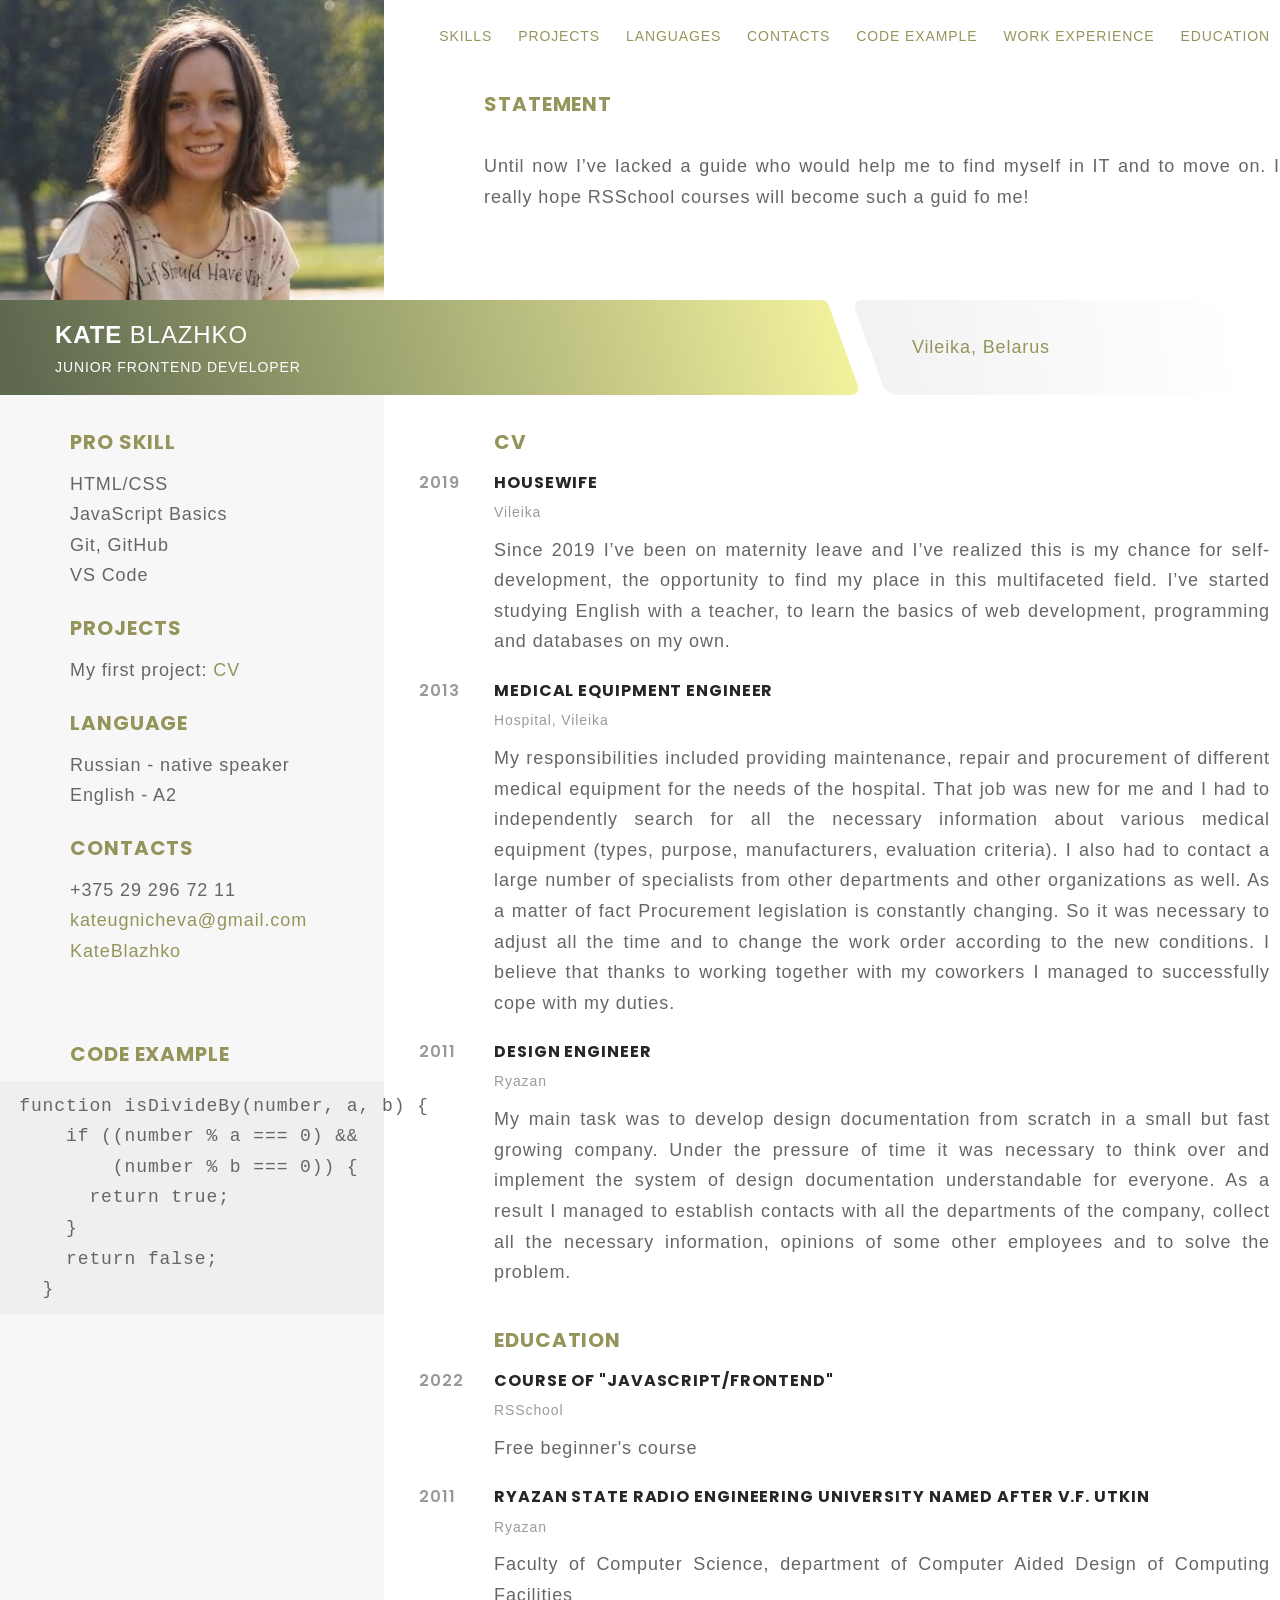
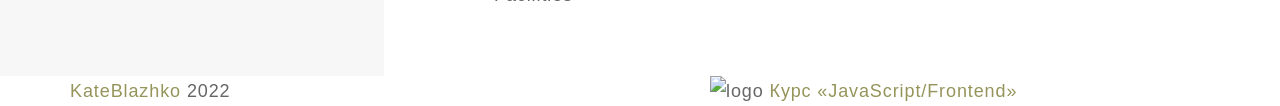
==== index.html @ 6645c044 "feat: add favicon" ====
<!DOCTYPE html>
<html lang="en">
<head>
    <meta charset="UTF-8">
    <meta http-equiv="X-UA-Compatible" content="IE=edge">
    <meta name="viewport" content="width=device-width, initial-scale=1.0">
    <link rel="stylesheet" href="style.css">
    <link rel="icon" href="assets/img/CV.ico">
    <link href="https://fonts.googleapis.com/css2?family=Poppins:wght@500;600;700&display=swap" rel="stylesheet">
    <script src="https://kit.fontawesome.com/dce88fce9a.js" crossorigin="anonymous"></script>
    <title>CV</title>
</head>
<body>
    <header class="header">
        <div class="general_container">
            <nav class="nav">
                <a class="nav_link" href="#pro_skill">Skills</a>
                <a class="nav_link" href="#project">Projects</a>
                <a class="nav_link" href="#language">Languages</a>
                <a class="nav_link" href="#contact">Contacts</a>
                <a class="nav_link" href="#code_example">Code example</a>
                <a class="nav_link" href="#work_experience">Work experience</a>
                <a class="nav_link" href="#education">Education</a>
            </nav>
        </div>
    </header>
    <main>
        <div class="general_container">
            <section class="introduce">
                <div class="introduce_image"></div>
                <div class="introduce_statement">
                    <h2 class="tittle_section">Statement</h2>
                    <div class="introduce_statement_content">Until now I’ve lacked a guide who would help me to find myself in IT and to move on. I really hope RSSchool courses will become such a guid fo me!</div>
                </div>
                <div class="introduce_tittle">
                    <div class="introduce_transform_main">
                        <div class="introduce_tittle_main">
                            <h1><b class="first_name">Kate</b> Blazhko</h1>
                            <div class="work_position">Junior frontend developer</div>
                        </div>
                    </div>
                    <div class="introduce_transform_secondary">
                        <div class="introduce_tittle_secondary">
                            <div class="map">
                                <div class="map_tittle">
                                    <div><i class="fas fa-map-marker-alt"></i></div>
                                    <a class="map_link" href="https://goo.gl/maps/R6sX8ibUghecxFHx8" target="_blank">Vileika, Belarus</a>
                                </div>
                            </div>
                        </div>
                    </div>
                </div>
            </section>
            <div class="main_inner">
                <div class="column_one" >
                    <section class="pro_skill" id="pro_skill">
                        <h2 class="tittle_section">Pro skill</h2>
                        <ul>
                            <li>HTML/CSS</li>
                            <li>JavaScript Basics</li>
                            <li>Git, GitHub</li>
                            <li>VS Code</li>
                        </ul>
                    </section>
                    <section class="project" id="project">
                        <h2 class="tittle_section">Projects</h2>
                        <div class="project_inner">My first project: <a class="project_link" href="https://KateBlazhko.github.io/rsschool-cv/">CV</a>
                        </div>

                    </section>
                    <section class="language" id="language">
                        <h2 class="tittle_section">Language</h2>
                        <ul>
                            <li>Russian - native speaker</li>
                            <li>English - A2</li>
                        </ul>
                    </section>
                    <section class="contact" id="contact">
                        <h2 class="tittle_section">Contacts</h2>
                        <ul>
                            <li><span class="font_awesome"><i class="fas fa-mobile-alt"></i></span> +375 29 296 72 11</li>
                            <li><span class="font_awesome"><i class="far fa-envelope"></i></span> <a class="email_link" href="mailto:kateugnicheva@gmail.com">kateugnicheva@gmail.com</a></li>
                            <li><span class="font_awesome"><i class="fab fa-github"></i></span> <a class="git_link" href="https://github.com/KateBlazhko">KateBlazhko</a></li>
                        </ul>
                    </section>
                    <section class="code_example" id="code_example">
                        <h2 class="tittle_section">Code example</h2>
                        <div class="code_example_inner">
<pre class="code"><code class="language-javascript">function isDivideBy(number, a, b) {
    if ((number % a === 0) &amp;&amp;
        (number % b === 0)) {
      return true;
    }
    return false;
  }</code></pre>
                        </div>
                    </section>
                </div> <!--column_one-->
                <div class="column_two" >
                    <section class="work_experience" id="work_experience">
                        <div class="tittle_image"><i class="fas fa-briefcase"></i></div>
                        <h2 class="tittle_section">CV</h2>
                        <div class="work_item">
                            <div class="work_year">2019</div>
                            <h3 class="work_post">Housewife</h3>
                            <div class="work_place">Vileika</div>
                            <div class="work_description">Since 2019 I’ve been on maternity leave and I’ve realized this is my chance for self-development, the opportunity to find my place in this multifaceted field. I’ve started studying English with a teacher, to learn the basics of web development, programming and databases on my own.</div>
                        </div>
                        <div class="work_item">
                            <div class="work_year">2013</div>
                            <h3 class="work_post">Medical equipment engineer</h3>
                            <div class="work_place">Hospital, Vileika</div>
                            <div class="work_description">My responsibilities included providing maintenance, repair and procurement of different medical equipment for the needs of the hospital. That job was new for me and I had to independently search for all the necessary information about various medical equipment (types, purpose, manufacturers, evaluation criteria). I also had to contact a large number of specialists from other departments and other organizations as well. As a matter of fact Procurement legislation is constantly changing. So it was necessary to adjust all the time and to change the work order according to the new conditions. I believe that thanks to working together with my coworkers I managed to successfully cope with my duties.</div>
                        </div>
                        <div class="work_item">
                            <div class="work_year">2011</div>
                            <h3 class="work_post">Design engineer</h3>
                            <div class="work_place">Ryazan</div>
                            <div class="work_description">My main task was to develop design documentation from scratch in a small but fast growing company. Under the pressure of time it was necessary to think over and implement the system of design documentation understandable for everyone. As a result I managed to establish contacts with all the departments of the company, collect all the necessary information, opinions of some other employees and to solve the problem.</div>
                        </div>
                    </section>
                    <section class="education" id="education">
                        <div class="tittle_image"><i class="fas fa-graduation-cap"></i></div>
                        <h2 class="tittle_section">Education</h2>
                        <div class="education_item">
                            <div class="education_year">2022</div>
                            <h3 class="education_post">Course of "JavaScript/Frontend"</h3>
                            <div class="education_place">RSSchool</div>
                            <div class="education_description">Free beginner's course</div>
                        </div>
                        <div class="education_item">
                            <div class="education_year">2011</div>
                            <h3 class="education_post">Ryazan State Radio Engineering University named after V.F. Utkin</h3>
                            <div class="education_place">Ryazan</div>
                            <div class="education_description">Faculty of Computer Science, department of Computer Aided Design of Computing Facilities</div>
                        </div>
                    </section>
                </div> <!--column_two-->
            </div> <!--main_inner-->
        </div> <!--general_container-->
    </main>
    <footer>
        <div class="general_container">
            <div class="footer_inner">
                <div class="footer_inner_item">
                    <span class="font_awesome"><i class="fab fa-github"></i></span> <a class="git_link" href="https://github.com/KateBlazhko">KateBlazhko</a>
                    <span>2022</span>
                </div>
                <div class="footer_inner_item">
                    <img class="image_logo" src="https://rs.school/images/rs_school_js.svg" alt="logo">
                    <span><a class="course_link" href="https://rs.school/js/">Курс «JavaScript/Frontend»</a></span>
                </div>
            </div>
        </div>
    </footer>
</body>
</html>
---- style.css ----
body {
    margin: 0;

    font-family: 'Roboto', sans-serif;
    font-style: normal;
    font-size: 18px;
    font-weight: 400;
    line-height: 1.7;
    letter-spacing: 0.05em;
    color: #666666;
}

h1, h2, h3 {
    margin: 0;

    font-weight: normal;
}

ul {
    margin: 0;
    padding: 0;
}

li {
    list-style-type: none;
}

*,
*::after,
*::before {
    box-sizing: border-box;
}

/* General container */
.general_container {
    max-width: 1440px;
    margin: 0 auto;

    overflow: hidden;
}

.tittle_section {
    margin-bottom: 10px;

    font-family: 'Poppins', sans-serif;
    font-style: normal;
    font-size: 20px;
    font-weight: 700;
    text-transform: uppercase;
    color: #95945b;
}

.email_link,
.git_link,
.map_link,
.project_link,
.course_link    {
    text-decoration: none;
    color: #95945b;
}

.font_awesome {
    color: #5e694f;
}

/* Header */
.header {
    position: absolute;
    top: 10px;
    left: 0;
    right: 0;
    z-index: 100;

    width: 100%;
    padding-top: 10px;
}

.nav {
    text-align: end;
}

.nav_link {
    display: inline-block;

    margin: 0 10px;

    text-decoration: none;
    text-transform: uppercase;
    font-size: 14px;
    color: #95945b;
}

.nav_link::after {
    display: block;

    width: 100%;
    height: 2px;

    content: "";
    opacity: 0;
    background-color: #95945b;
    transition: opacity .2s linear;
}

.nav_link:hover::after {
    opacity: 1;
}

/* Introduce */
.introduce {
    display: flex;
    justify-content: space-between;
    flex-wrap: wrap;

    width: 100%;
}

.introduce_image {
    width: 30%;
    min-height: 300px;

    background-image: url('assets/img/myPhotoBig.jpg');
    background-size: cover;
    background-repeat: no-repeat;
}

.my_photo {
    display: block;
}

.introduce_statement {
    display: flex;
    flex-direction: column;
    justify-content: center;
    width: 70%;
    padding-left: 100px;
}

.introduce_statement_content {
    margin-top: 20px;

    text-align: justify;
}

.introduce_tittle {
    display: flex;
    align-items: center;
    justify-content: space-between;

    width: 100%;
}

.introduce_transform_main {
    position: relative;
    left: -25px;

    width: 70%;
    padding: 15px 80px;

    border-radius: 10px 5px;
    transform: skewX(20deg);
    background: linear-gradient(96.49deg, #5e694f 5.08%, #f2f29d 100.01%);
}

.introduce_tittle_main {
    font-family: 'Roboto', sans-serif;
    font-style: normal;
    font-size: 16px;
    font-weight: 300;
    line-height: 1.7;
    text-transform: uppercase;
    color: #ffffff;

    transform: skewX(-20deg);
}

.first_name {
    font-weight: 900;

    transform: none;
}

.work_position {
    font-size: 14px;
    font-weight: 300;
}

.introduce_transform_secondary {
    position: relative;
    right: -20px;

    align-self: stretch;
    margin-left: -20px;
    width: 35%;

    border-radius: 10px;
    transform: skewX(20deg);
    background: linear-gradient(102.76deg, rgba(236, 236, 238, 0.7), rgba(248, 247, 248, 0) 84.59%);
}

.introduce_tittle_secondary {
    position: absolute;
    top: 50%;
    left: 10%;

    transform: translate(0, -50%) skewX(-20deg);
}

/* Main */
main {
    width: 100%;
}

.main_inner {
    display: flex;
    justify-content: space-between;
    flex-wrap: wrap;

    width: 100%;
}

/* Column one */
.column_one {
    width: 30%;
    padding-top: 30px;

    background: rgba(236, 236, 238, 0.4);
}

.pro_skill,
.project,
.language,
.code_example,
.contact        {
    padding: 0 0 20px 70px;
}

.code_example {
    margin-top: 50px;
}

.code_example_inner {
    padding: 10px 0;
    margin-left: -70px;

    background: rgba(236, 236, 238, 0.6);
}

.code {
    width: 90%;
    margin: 0 auto;
}

/* Column two */
.column_two {
    width: 70%;
    padding: 30px 10px;
}

.work_experience,
.education        {
    position: relative;

    padding: 0 0 15px 100px;
}

.work_item,
.education_item {
    position: relative;
}

.tittle_image {
    position: absolute;
    left: 70px;

    color: #5e694f;
}

.work_year,
.education_year {
    position: absolute;
    left: -75px;

    font-family: 'Poppins', sans-serif;
    font-style: normal;
    font-size: 16px;
    font-weight: 600;
    color: #999999;
}

.work_post,
.education_post {
    margin-bottom: 5px;

    font-family: 'Poppins', sans-serif;
    font-style: normal;
    font-size: 16px;
    font-weight: 700;
    text-transform: uppercase;
    color: #262626;
}

.work_place,
.education_place {
    margin-bottom: 10px;

    font-size: 14px;
    color: #9B9B9B;
}

.work_description,
.education_description {
    margin-bottom: 20px;

    text-align: justify;
}

/* Footer */
.footer_inner {
    display: flex;
    align-items: center;
}

.footer_inner_item {
    flex: 1 1;
    padding-left: 70px;
}

.image_logo {
    width: 10%;
    height: 10%;
}
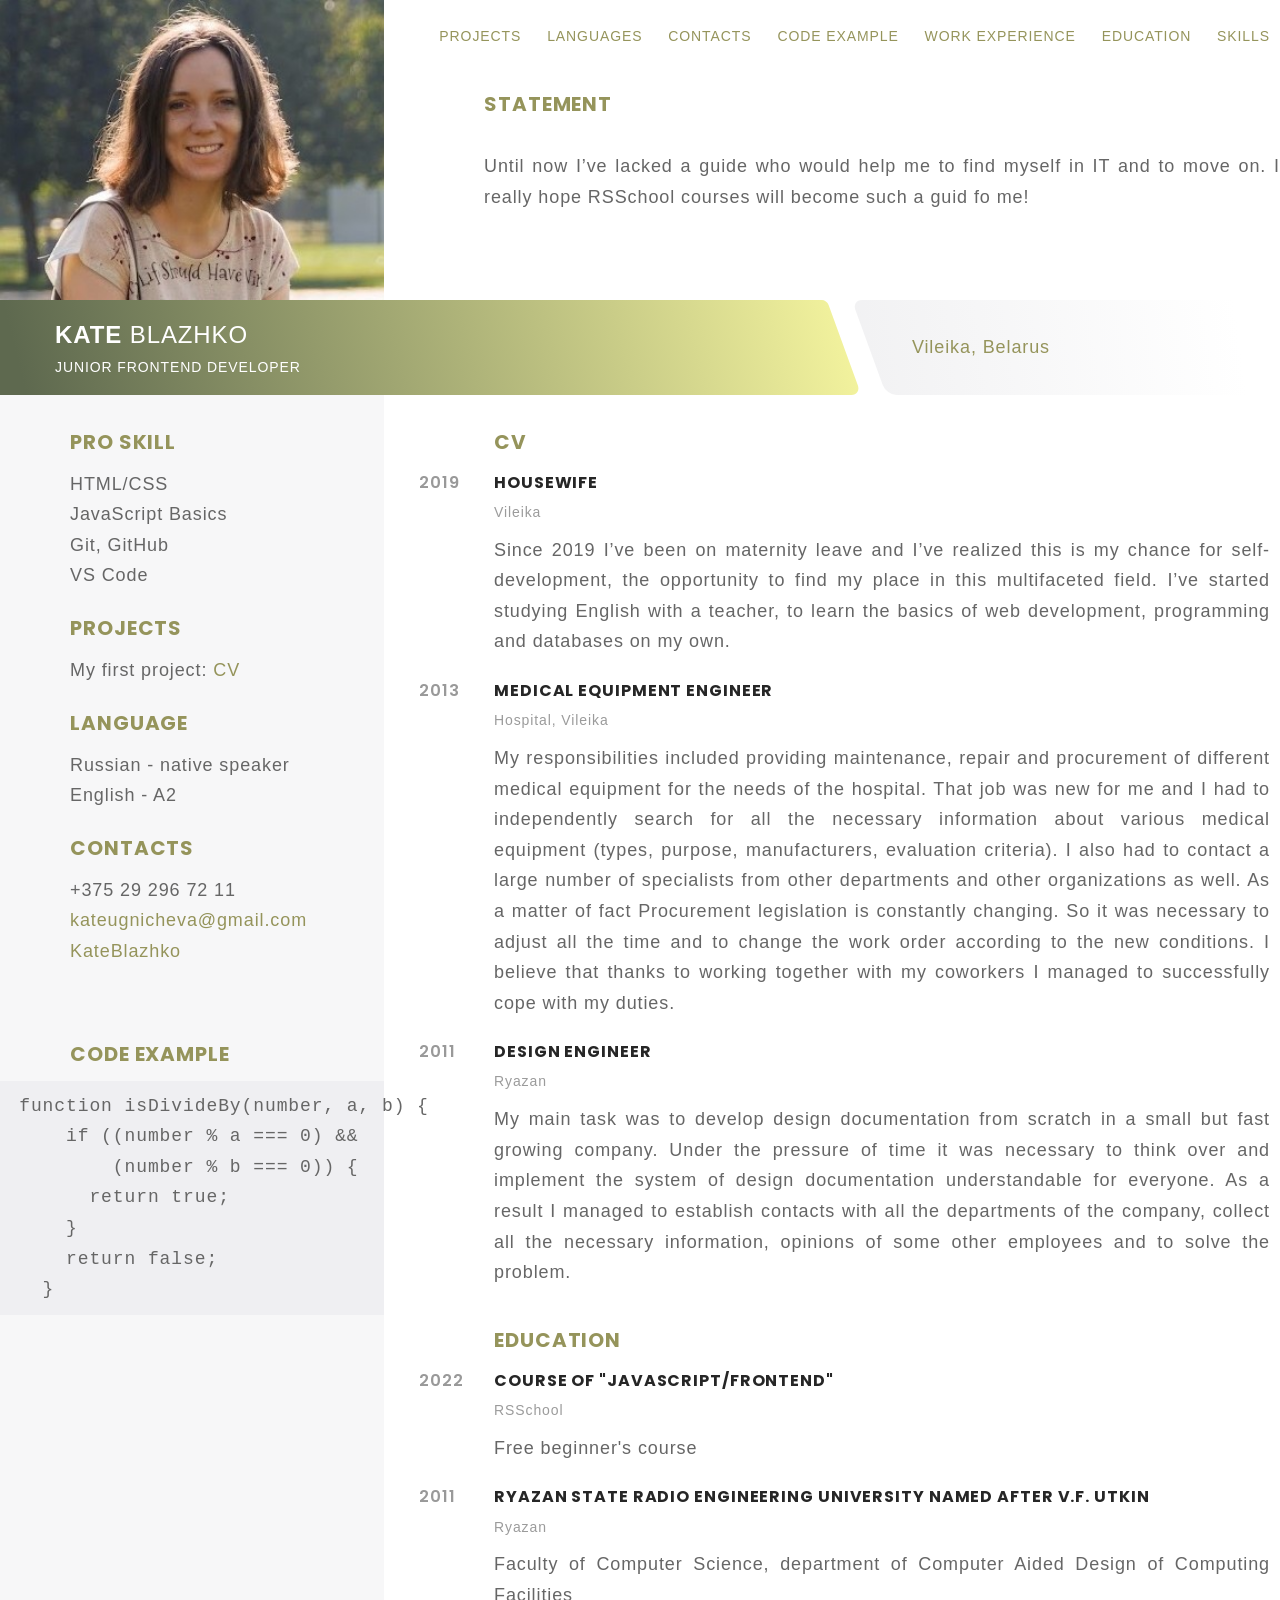
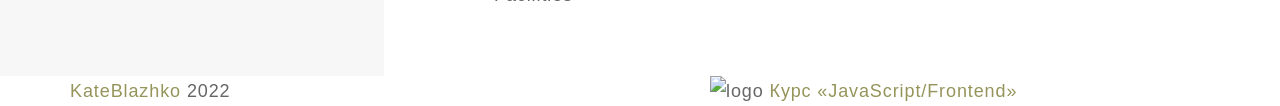
==== commit 731a4ebe: "feat: change nav_link" ====
--- a/index.html
+++ b/index.html
@@ -14,13 +14,15 @@
     <header class="header">
         <div class="general_container">
             <nav class="nav">
-                <a class="nav_link" href="#pro_skill">Skills</a>
-                <a class="nav_link" href="#project">Projects</a>
-                <a class="nav_link" href="#language">Languages</a>
-                <a class="nav_link" href="#contact">Contacts</a>
-                <a class="nav_link" href="#code_example">Code example</a>
-                <a class="nav_link" href="#work_experience">Work experience</a>
-                <a class="nav_link" href="#education">Education</a>
+                <ul class="nav_list">
+                    <li class="nav_item"><a href="#project" class="nav_link">Projects</a></li>
+                    <li class="nav_item"><a href="#language" class="nav_link">Languages</a></li>
+                    <li class="nav_item"><a href="#contact" class="nav_link">Contacts</a></li>
+                    <li class="nav_item"><a href="#code_example" class="nav_link">Code example</a></li>
+                    <li class="nav_item"><a href="#work_experience" class="nav_link">Work experience</a></li>
+                    <li class="nav_item"><a href="#education" class="nav_link">Education</a></li>
+                    <li class="nav_item"><a href="#pro_skill" class="nav_link">Skills</a></li>
+                </ul>
             </nav>
         </div>
     </header>
--- a/style.css
+++ b/style.css
@@ -1,3 +1,7 @@
+html {
+    scroll-behavior: smooth;
+}
+
 body {
     margin: 0;
 
@@ -79,11 +83,13 @@
     text-align: end;
 }
 
+.nav_item {
+    display: inline-block;
+
+    margin: 0 10px;
+}
+
 .nav_link {
-    display: inline-block;
-
-    margin: 0 10px;
-
     text-decoration: none;
     text-transform: uppercase;
     font-size: 14px;
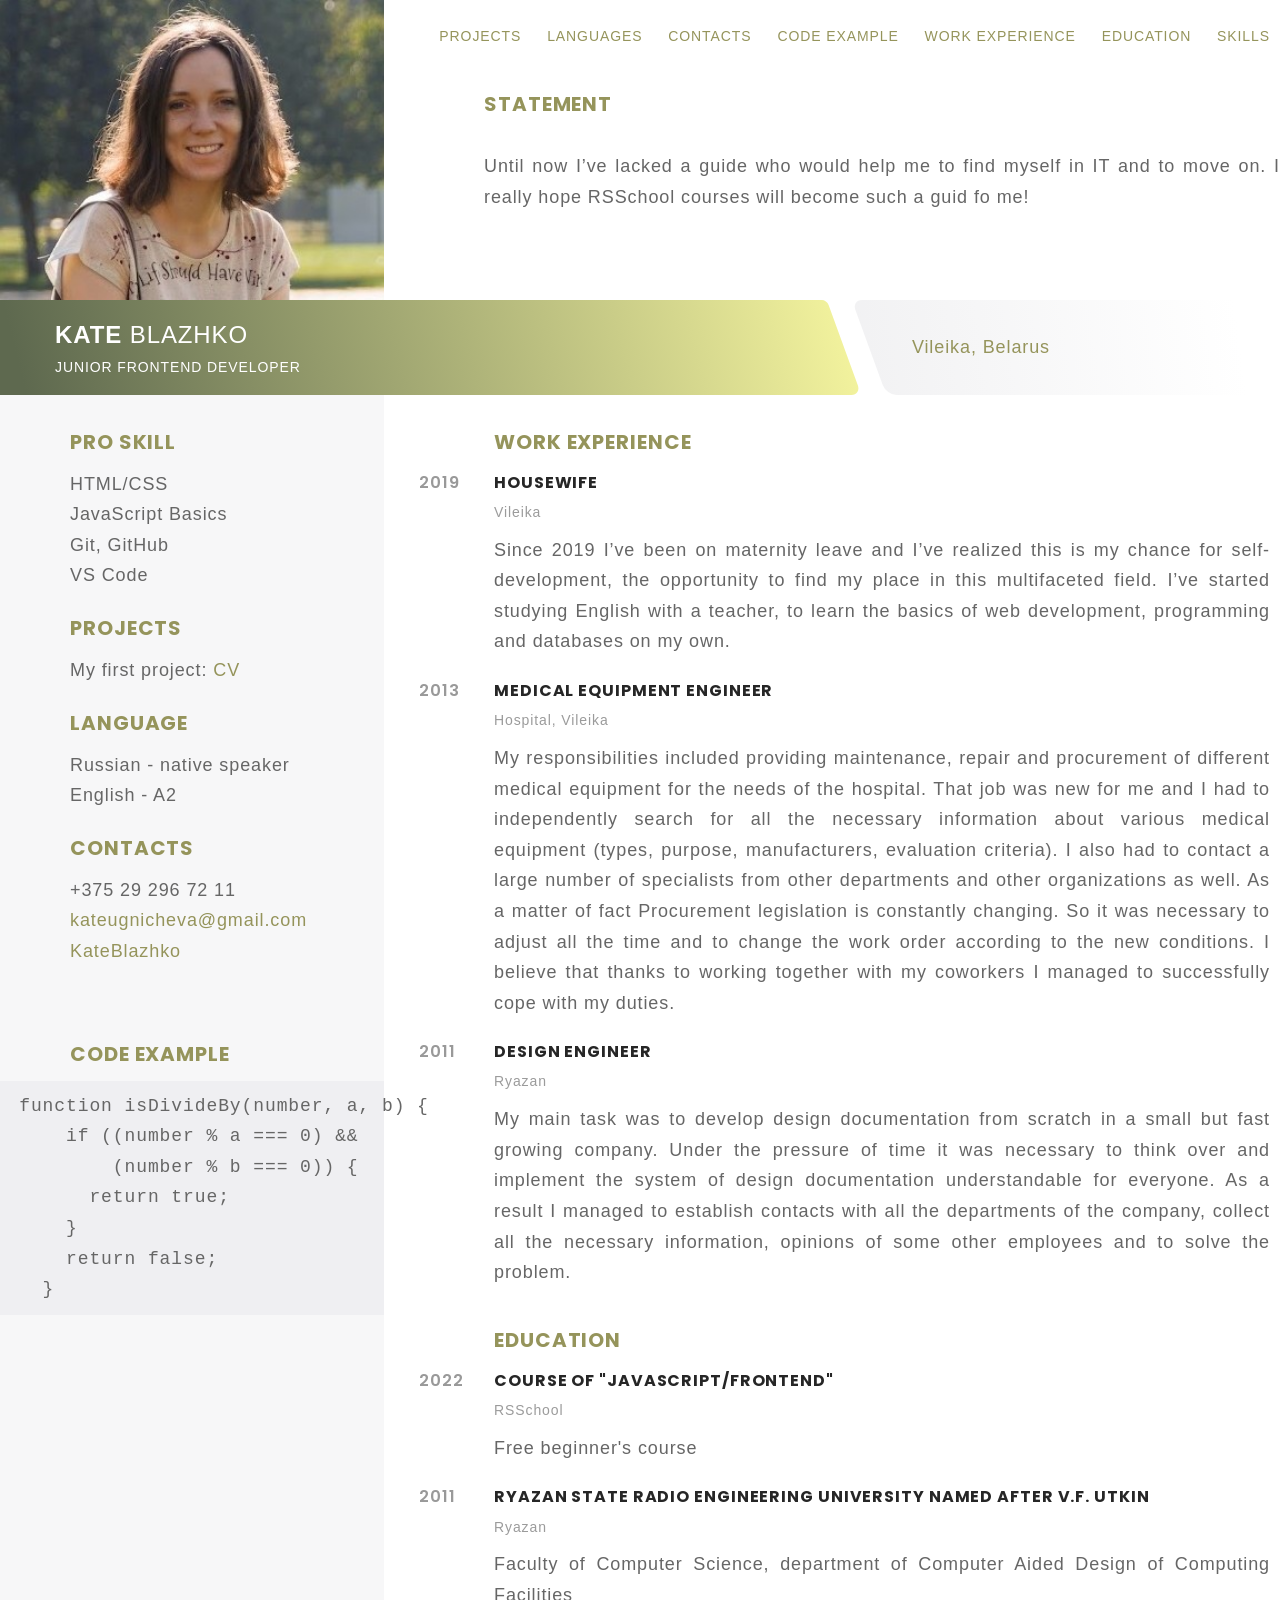
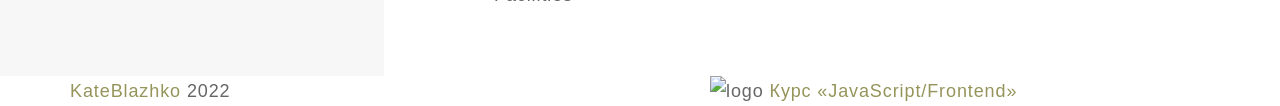
==== commit 94a5887d: "fix: correct tittle_section text" ====
--- a/index.html
+++ b/index.html
@@ -101,7 +101,7 @@
                 <div class="column_two" >
                     <section class="work_experience" id="work_experience">
                         <div class="tittle_image"><i class="fas fa-briefcase"></i></div>
-                        <h2 class="tittle_section">CV</h2>
+                        <h2 class="tittle_section">Work experience</h2>
                         <div class="work_item">
                             <div class="work_year">2019</div>
                             <h3 class="work_post">Housewife</h3>
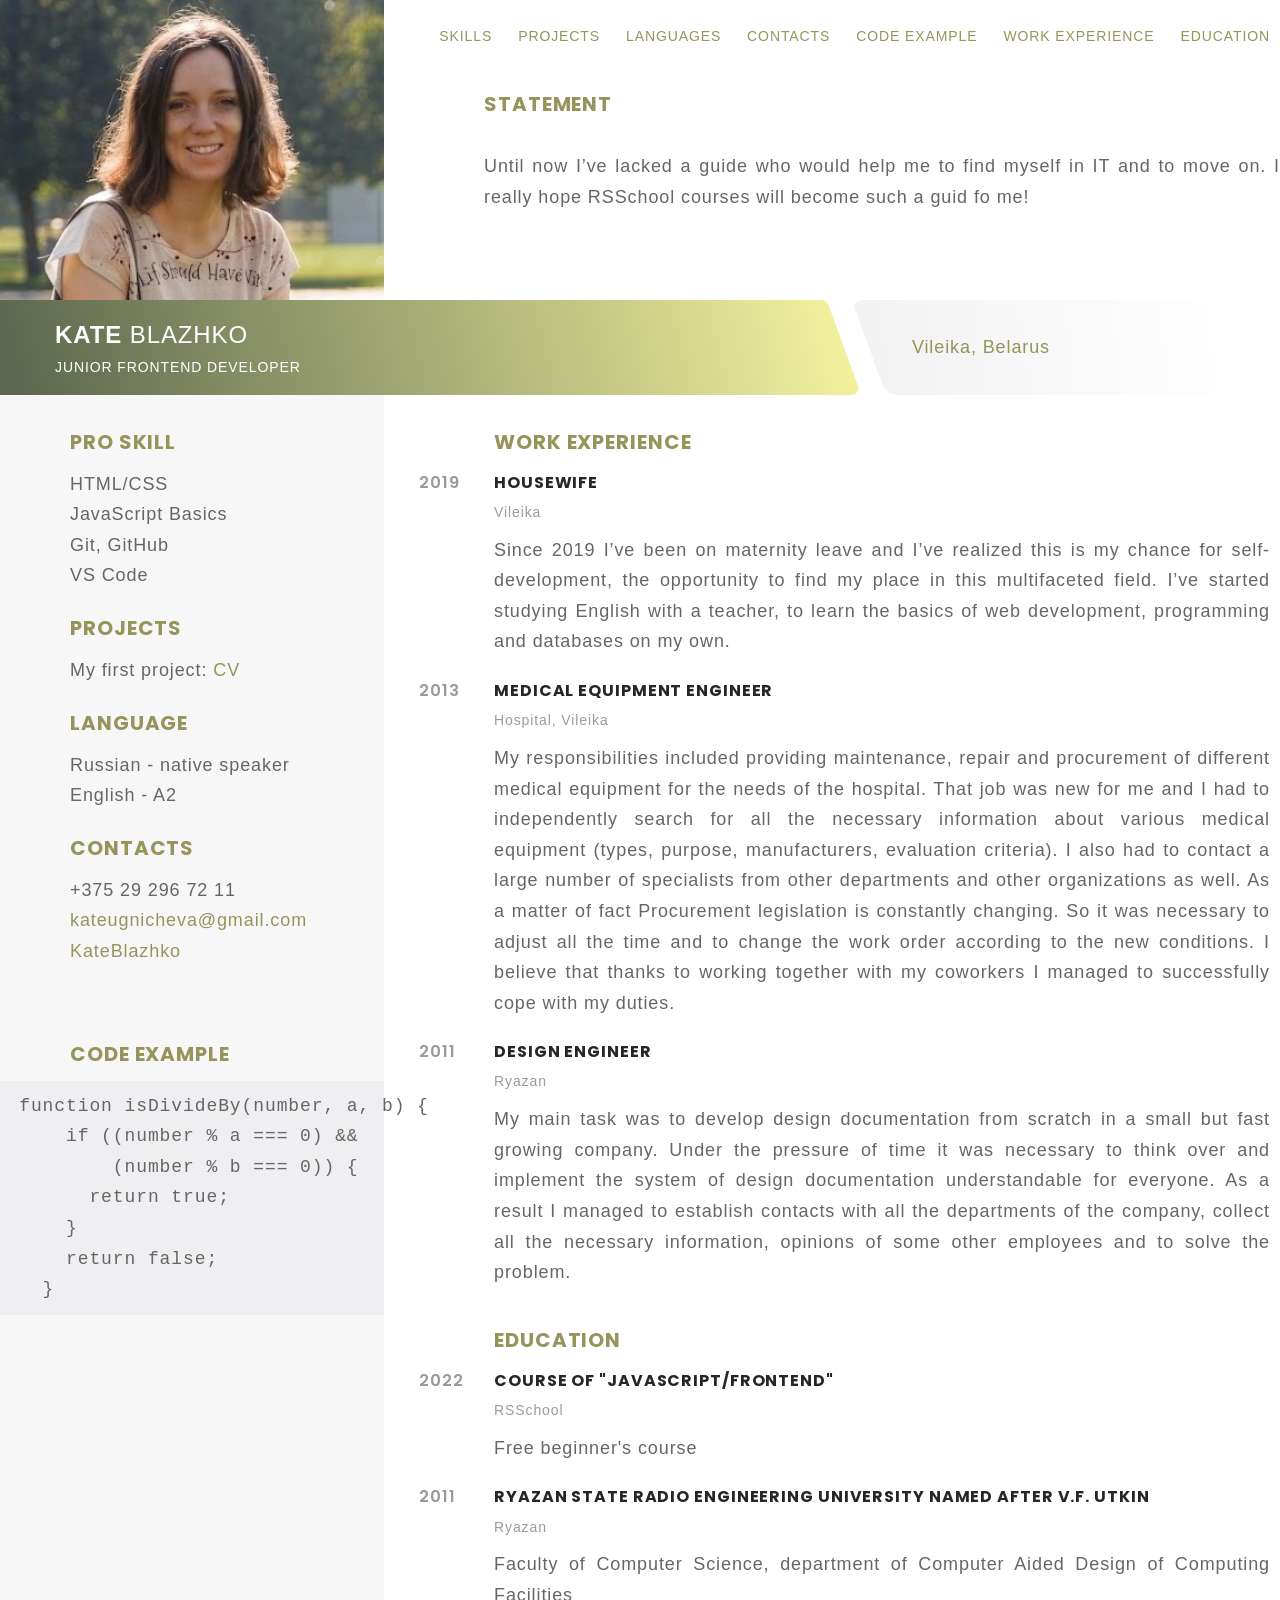
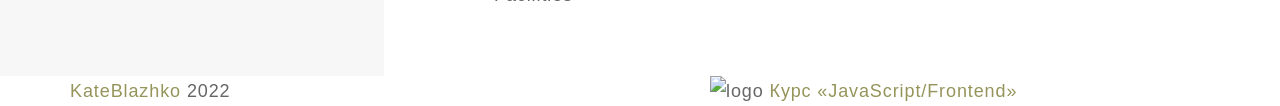
==== commit 74eef8d0: "fix: change nav_link" ====
--- a/index.html
+++ b/index.html
@@ -15,13 +15,13 @@
         <div class="general_container">
             <nav class="nav">
                 <ul class="nav_list">
+                    <li class="nav_item"><a href="#pro_skill" class="nav_link">Skills</a></li>
                     <li class="nav_item"><a href="#project" class="nav_link">Projects</a></li>
                     <li class="nav_item"><a href="#language" class="nav_link">Languages</a></li>
                     <li class="nav_item"><a href="#contact" class="nav_link">Contacts</a></li>
                     <li class="nav_item"><a href="#code_example" class="nav_link">Code example</a></li>
                     <li class="nav_item"><a href="#work_experience" class="nav_link">Work experience</a></li>
                     <li class="nav_item"><a href="#education" class="nav_link">Education</a></li>
-                    <li class="nav_item"><a href="#pro_skill" class="nav_link">Skills</a></li>
                 </ul>
             </nav>
         </div>
--- a/style.css
+++ b/style.css
@@ -3,7 +3,12 @@
 }
 
 body {
+    display: flex;
+    flex-direction: column;
+    justify-content: space-between;
+    min-height: 100vh;
     margin: 0;
+    padding: 0;
 
     font-family: 'Roboto', sans-serif;
     font-style: normal;
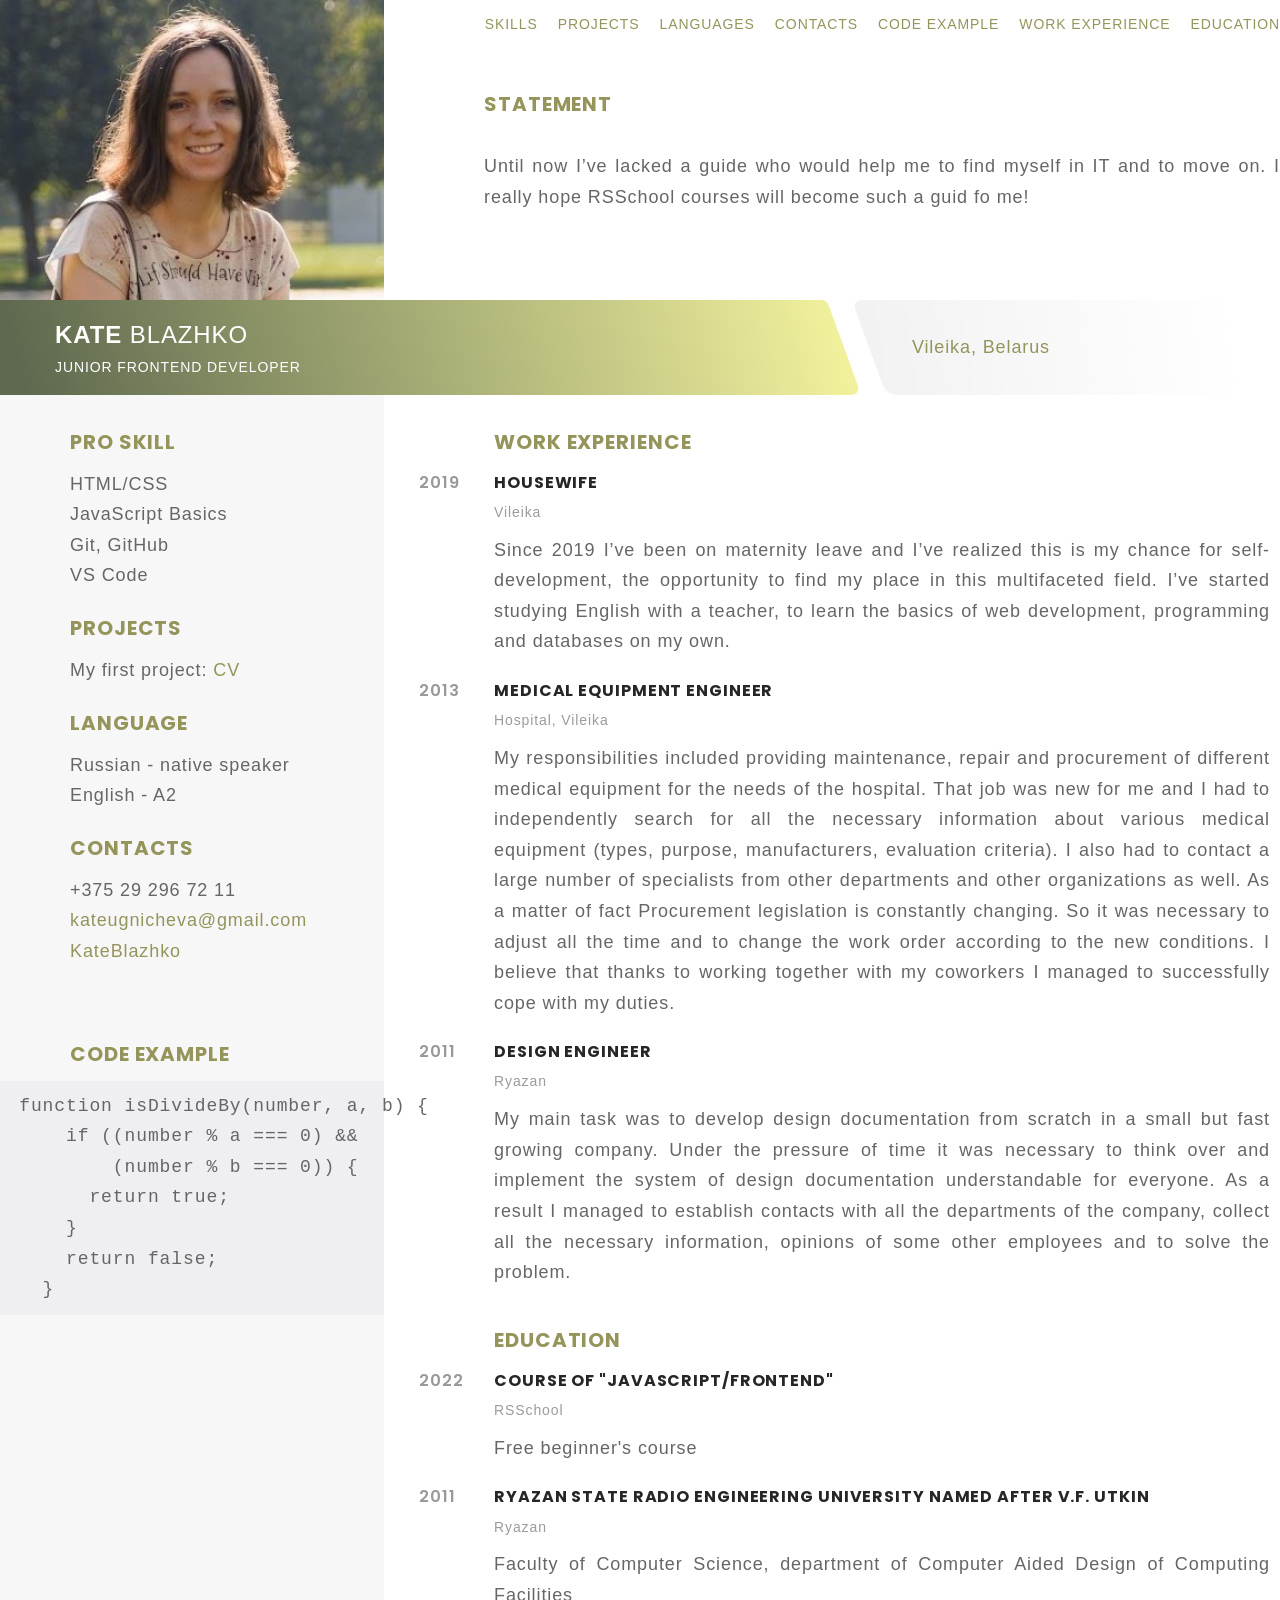
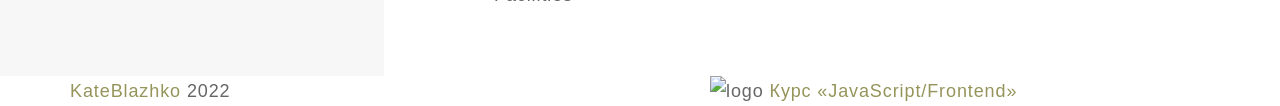
==== commit c0e5a5dd: "fix: rechange position header and footer" ====
--- a/index.html
+++ b/index.html
@@ -141,7 +141,7 @@
             </div> <!--main_inner-->
         </div> <!--general_container-->
     </main>
-    <footer>
+    <footer class="footer">
         <div class="general_container">
             <div class="footer_inner">
                 <div class="footer_inner_item">
--- a/style.css
+++ b/style.css
@@ -5,7 +5,7 @@
 body {
     display: flex;
     flex-direction: column;
-    justify-content: space-between;
+    justify-content: flex-start;
     min-height: 100vh;
     margin: 0;
     padding: 0;
@@ -74,27 +74,31 @@
 
 /* Header */
 .header {
-    position: absolute;
-    top: 10px;
-    left: 0;
-    right: 0;
-    z-index: 100;
-
-    width: 100%;
+    height: 40px;
     padding-top: 10px;
 }
 
 .nav {
+    margin-right: 0;
+    margin-left: auto;
+    width: 70%;
+
     text-align: end;
 }
 
-.nav_item {
-    display: inline-block;
-
-    margin: 0 10px;
+.nav_list {
+    display: flex;
+    justify-content: flex-end;
+    align-items: center;
+    gap: 20px;
+    height: 30px;
 }
 
 .nav_link {
+    position: relative;
+
+    display: block;
+
     text-decoration: none;
     text-transform: uppercase;
     font-size: 14px;
@@ -102,8 +106,12 @@
 }
 
 .nav_link::after {
+    position: absolute;
+    top: 25px;
+    left: 0;
+    z-index: 1;
+
     display: block;
-
     width: 100%;
     height: 2px;
 
@@ -219,7 +227,7 @@
 
 /* Main */
 main {
-    width: 100%;
+    margin-top: -40px;
 }
 
 .main_inner {
@@ -327,6 +335,11 @@
 }
 
 /* Footer */
+.footer {
+  margin-bottom: 0;
+  margin-top: auto;
+}
+
 .footer_inner {
     display: flex;
     align-items: center;
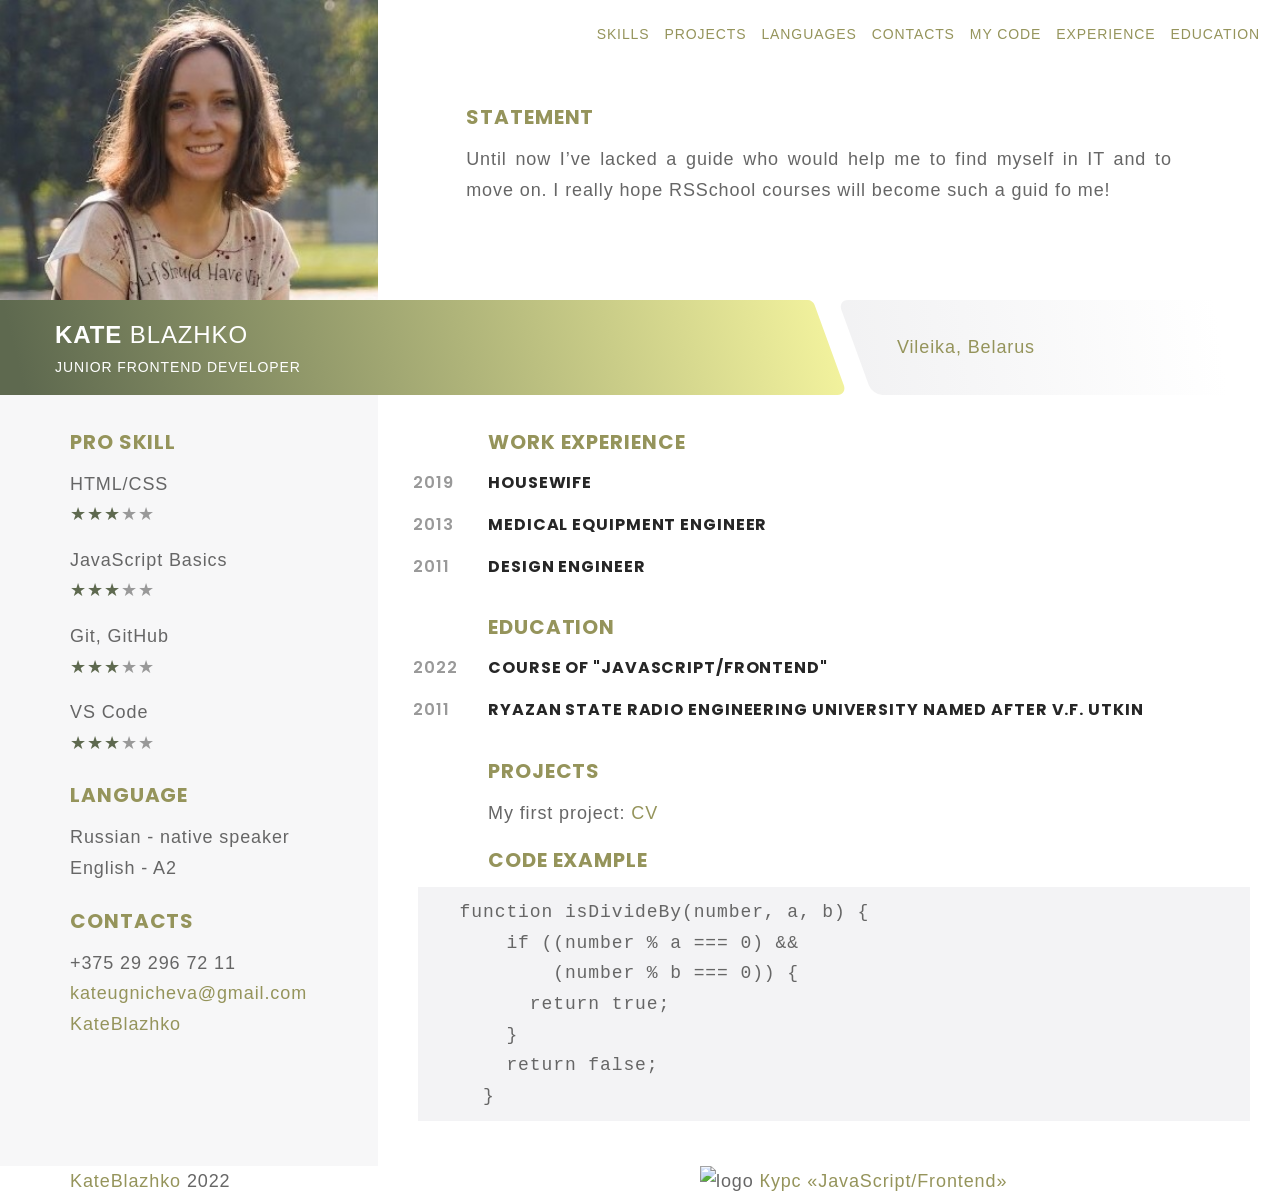
==== commit 1766368f: "feat: add adaptive for 768px" ====
--- a/index.html
+++ b/index.html
@@ -13,27 +13,38 @@
 <body>
     <header class="header">
         <div class="general_container">
-            <nav class="nav">
-                <ul class="nav_list">
-                    <li class="nav_item"><a href="#pro_skill" class="nav_link">Skills</a></li>
-                    <li class="nav_item"><a href="#project" class="nav_link">Projects</a></li>
-                    <li class="nav_item"><a href="#language" class="nav_link">Languages</a></li>
-                    <li class="nav_item"><a href="#contact" class="nav_link">Contacts</a></li>
-                    <li class="nav_item"><a href="#code_example" class="nav_link">Code example</a></li>
-                    <li class="nav_item"><a href="#work_experience" class="nav_link">Work experience</a></li>
-                    <li class="nav_item"><a href="#education" class="nav_link">Education</a></li>
-                </ul>
-            </nav>
+            <div class="header_inner">
+                <div class="introduce_image"></div>
+                <div class="introduce_wrap">
+                    <div class="nav_wrap">
+                        <nav class="nav">
+                            <ul class="nav_list">
+                                <li class="nav_item"><a href="#pro_skill" class="nav_link">Skills</a></li>
+                                <li class="nav_item"><a href="#project" class="nav_link">Projects</a></li>
+                                <li class="nav_item"><a href="#language" class="nav_link">Languages</a></li>
+                                <li class="nav_item"><a href="#contact" class="nav_link">Contacts</a></li>
+                                <li class="nav_item"><a href="#code_example" class="nav_link">My Code</a></li>
+                                <li class="nav_item"><a href="#work_experience" class="nav_link">Experience</a></li>
+                                <li class="nav_item"><a href="#education" class="nav_link">Education</a></li>
+                            </ul>
+                        </nav>
+                    </div>
+                    <div class="menu-toggle">
+                        <span class="menu-toggle-line"></span>
+                        <span class="menu-toggle-line"></span>
+                        <span class="menu-toggle-line"></span>
+                    </div>
+                    <div class="introduce_statement">
+                        <h2 class="tittle_section">Statement</h2>
+                        <div class="introduce_statement_content">Until now I’ve lacked a guide who would help me to find myself in IT and to move on. I really hope RSSchool courses will become such a guid fo me!</div>
+                    </div>
+                </div>
+            </div>
         </div>
     </header>
     <main>
         <div class="general_container">
             <section class="introduce">
-                <div class="introduce_image"></div>
-                <div class="introduce_statement">
-                    <h2 class="tittle_section">Statement</h2>
-                    <div class="introduce_statement_content">Until now I’ve lacked a guide who would help me to find myself in IT and to move on. I really hope RSSchool courses will become such a guid fo me!</div>
-                </div>
                 <div class="introduce_tittle">
                     <div class="introduce_transform_main">
                         <div class="introduce_tittle_main">
@@ -57,18 +68,16 @@
                 <div class="column_one" >
                     <section class="pro_skill" id="pro_skill">
                         <h2 class="tittle_section">Pro skill</h2>
-                        <ul>
-                            <li>HTML/CSS</li>
-                            <li>JavaScript Basics</li>
-                            <li>Git, GitHub</li>
-                            <li>VS Code</li>
+                        <ul class="list_skill">
+                            <li class="item_skill">HTML/CSS</li>
+                            <div class="stars"><span>★</span><span>★</span><span>★</span><span>★</span><span>★</span></div>
+                            <li class="item_skill">JavaScript Basics</li>
+                            <div class="stars"><span>★</span><span>★</span><span>★</span><span>★</span><span>★</span></div>
+                            <li class="item_skill">Git, GitHub</li>
+                            <div class="stars"><span>★</span><span>★</span><span>★</span><span>★</span><span>★</span></div>
+                            <li class="item_skill">VS Code</li>
+                            <div class="stars"><span>★</span><span>★</span><span>★</span><span>★</span><span>★</span></div>
                         </ul>
-                    </section>
-                    <section class="project" id="project">
-                        <h2 class="tittle_section">Projects</h2>
-                        <div class="project_inner">My first project: <a class="project_link" href="https://KateBlazhko.github.io/rsschool-cv/">CV</a>
-                        </div>
-
                     </section>
                     <section class="language" id="language">
                         <h2 class="tittle_section">Language</h2>
@@ -85,7 +94,69 @@
                             <li><span class="font_awesome"><i class="fab fa-github"></i></span> <a class="git_link" href="https://github.com/KateBlazhko">KateBlazhko</a></li>
                         </ul>
                     </section>
+                </div> <!--column_one-->
+                <div class="column_two" >
+                    <section class="work_experience" id="work_experience">
+                        <div class="tittle_image"><i class="fas fa-briefcase"></i></div>
+                        <h2 class="tittle_section">Work experience</h2>
+                        <div class="work_item">
+                            <div class="work_year">2019</div>
+                            <input type="checkbox" id="check-1" />
+				            <label for="check-1">Housewife</label>
+                            <article>
+                                <div class="work_place">Vileika</div>
+                                <div class="work_description">Since 2019 I’ve been on maternity leave and I’ve realized this is my chance for self-development, the opportunity to find my place in this multifaceted field. I’ve started studying English with a teacher, to learn the basics of web development, programming and databases on my own.</div>
+                            </article>
+                        </div>
+                        <div class="work_item">
+                            <div class="work_year">2013</div>
+                            <input type="checkbox" id="check-2" />
+				            <label for="check-2">Medical equipment engineer</label>
+                            <article>
+                                <div class="work_place">Hospital, Vileika</div>
+                                <div class="work_description">My responsibilities included providing maintenance, repair and procurement of different medical equipment for the needs of the hospital. That job was new for me and I had to independently search for all the necessary information about various medical equipment (types, purpose, manufacturers, evaluation criteria). I also had to contact a large number of specialists from other departments and other organizations as well. As a matter of fact Procurement legislation is constantly changing. So it was necessary to adjust all the time and to change the work order according to the new conditions. I believe that thanks to working together with my coworkers I managed to successfully cope with my duties.</div>
+                            </article>
+                        </div>
+                        <div class="work_item">
+                            <div class="work_year">2011</div>
+                            <input type="checkbox" id="check-3" />
+				            <label for="check-3">Design engineer</label>
+                            <article>
+                                <div class="work_place">Ryazan</div>
+                                <div class="work_description">My main task was to develop design documentation from scratch in a small but fast growing company. Under the pressure of time it was necessary to think over and implement the system of design documentation understandable for everyone. As a result I managed to establish contacts with all the departments of the company, collect all the necessary information, opinions of some other employees and to solve the problem.</div>
+                            </article>
+                        </div>
+                    </section>
+                    <section class="education" id="education">
+                        <div class="tittle_image"><i class="fas fa-graduation-cap"></i></div>
+                        <h2 class="tittle_section">Education</h2>
+                        <div class="education_item">
+                            <div class="education_year">2022</div>
+                            <input type="checkbox" id="check-4" />
+				            <label for="check-4">Course of "JavaScript/Frontend"</label>
+                            <article>
+                                <div class="education_place">RSSchool</div>
+                                <div class="education_description">Free beginner's course</div>
+                            </article>
+                        </div>
+                        <div class="education_item">
+                            <div class="education_year">2011</div>
+                            <input type="checkbox" id="check-5" />
+				            <label for="check-5">Ryazan State Radio Engineering University named after V.F. Utkin</label>
+                            <article>
+                                <div class="education_place">Ryazan</div>
+                                <div class="education_description">Faculty of Computer Science, department of Computer Aided Design of Computing Facilities</div>
+                            </article>
+                        </div>
+                    </section>
+                    <section class="project" id="project">
+                        <div class="tittle_image"><i class="fas fa-project-diagram"></i></div>
+                        <h2 class="tittle_section">Projects</h2>
+                        <div class="project_inner">My first project: <a class="project_link" href="https://KateBlazhko.github.io/rsschool-cv/">CV</a>
+                        </div>
+                    </section>
                     <section class="code_example" id="code_example">
+                        <div class="tittle_image"><i class="fab fa-js"></i></div>
                         <h2 class="tittle_section">Code example</h2>
                         <div class="code_example_inner">
 <pre class="code"><code class="language-javascript">function isDivideBy(number, a, b) {
@@ -95,46 +166,6 @@
     }
     return false;
   }</code></pre>
-                        </div>
-                    </section>
-                </div> <!--column_one-->
-                <div class="column_two" >
-                    <section class="work_experience" id="work_experience">
-                        <div class="tittle_image"><i class="fas fa-briefcase"></i></div>
-                        <h2 class="tittle_section">Work experience</h2>
-                        <div class="work_item">
-                            <div class="work_year">2019</div>
-                            <h3 class="work_post">Housewife</h3>
-                            <div class="work_place">Vileika</div>
-                            <div class="work_description">Since 2019 I’ve been on maternity leave and I’ve realized this is my chance for self-development, the opportunity to find my place in this multifaceted field. I’ve started studying English with a teacher, to learn the basics of web development, programming and databases on my own.</div>
-                        </div>
-                        <div class="work_item">
-                            <div class="work_year">2013</div>
-                            <h3 class="work_post">Medical equipment engineer</h3>
-                            <div class="work_place">Hospital, Vileika</div>
-                            <div class="work_description">My responsibilities included providing maintenance, repair and procurement of different medical equipment for the needs of the hospital. That job was new for me and I had to independently search for all the necessary information about various medical equipment (types, purpose, manufacturers, evaluation criteria). I also had to contact a large number of specialists from other departments and other organizations as well. As a matter of fact Procurement legislation is constantly changing. So it was necessary to adjust all the time and to change the work order according to the new conditions. I believe that thanks to working together with my coworkers I managed to successfully cope with my duties.</div>
-                        </div>
-                        <div class="work_item">
-                            <div class="work_year">2011</div>
-                            <h3 class="work_post">Design engineer</h3>
-                            <div class="work_place">Ryazan</div>
-                            <div class="work_description">My main task was to develop design documentation from scratch in a small but fast growing company. Under the pressure of time it was necessary to think over and implement the system of design documentation understandable for everyone. As a result I managed to establish contacts with all the departments of the company, collect all the necessary information, opinions of some other employees and to solve the problem.</div>
-                        </div>
-                    </section>
-                    <section class="education" id="education">
-                        <div class="tittle_image"><i class="fas fa-graduation-cap"></i></div>
-                        <h2 class="tittle_section">Education</h2>
-                        <div class="education_item">
-                            <div class="education_year">2022</div>
-                            <h3 class="education_post">Course of "JavaScript/Frontend"</h3>
-                            <div class="education_place">RSSchool</div>
-                            <div class="education_description">Free beginner's course</div>
-                        </div>
-                        <div class="education_item">
-                            <div class="education_year">2011</div>
-                            <h3 class="education_post">Ryazan State Radio Engineering University named after V.F. Utkin</h3>
-                            <div class="education_place">Ryazan</div>
-                            <div class="education_description">Faculty of Computer Science, department of Computer Aided Design of Computing Facilities</div>
                         </div>
                     </section>
                 </div> <!--column_two-->
@@ -155,5 +186,6 @@
             </div>
         </div>
     </footer>
+    <script src="index.js"></script>
 </body>
 </html>
--- a/style.css
+++ b/style.css
@@ -19,6 +19,24 @@
     color: #666666;
 }
 
+  .lock {
+    position: relative;
+    overflow: hidden;
+  }
+
+  .lock::after {
+    position: absolute;
+    top: 0;
+    left: 0;
+    z-index: 2;
+
+    width: 100%;
+    height: 100%;
+    content: '';
+
+    background: var(--body-menu-color);
+  }
+
 h1, h2, h3 {
     margin: 0;
 
@@ -42,7 +60,8 @@
 
 /* General container */
 .general_container {
-    max-width: 1440px;
+    max-width: 1420px;
+    padding: 0 20px 0 0;
     margin: 0 auto;
 
     overflow: hidden;
@@ -56,6 +75,7 @@
     font-size: 20px;
     font-weight: 700;
     text-transform: uppercase;
+    text-align: left;
     color: #95945b;
 }
 
@@ -73,24 +93,36 @@
 }
 
 /* Header */
-.header {
-    height: 40px;
-    padding-top: 10px;
-}
-
-.nav {
-    margin-right: 0;
-    margin-left: auto;
+.header_inner {
+    display: flex;
+    width: 100%;
+
+}
+
+.introduce_image {
+    width: 30%;
+    min-height: 300px;
+    min-width: 330px;
+    background-image: url('assets/img/myPhotoBig.jpg');
+    background-size: cover;
+    background-repeat: no-repeat;
+}
+
+.introduce_wrap {
+    position: relative;
+
+    display: flex;
+    flex-direction: column;
+    gap: 50px;
     width: 70%;
-
-    text-align: end;
+    padding-top: 20px;
 }
 
 .nav_list {
     display: flex;
-    justify-content: flex-end;
+    justify-content: end;
     align-items: center;
-    gap: 20px;
+    gap: 15px;
     height: 30px;
 }
 
@@ -112,7 +144,7 @@
     z-index: 1;
 
     display: block;
-    width: 100%;
+    width: 0%;
     height: 2px;
 
     content: "";
@@ -123,6 +155,59 @@
 
 .nav_link:hover::after {
     opacity: 1;
+    animation: line 0.5s;
+    animation-fill-mode: forwards;
+    animation-direction: normal;
+}
+
+.menu-toggle {
+    position: absolute;
+    right: calc((65 / 1024) * 100%);
+    top: 20px;
+    z-index: 5;
+
+    display: none;
+  }
+
+.menu-toggle:hover .menu-toggle-line {
+    background-color: #95945b;
+}
+
+.menu-toggle-line {
+    display: block;
+    width: 50px;
+    height: 3px;
+    margin: 10px auto;
+    background-color: #95945b;
+    transition: all 0.4s linear;
+}
+
+.menu-toggle.active .menu-toggle-line:nth-child(2){
+    opacity: 0;
+}
+
+.menu-toggle.active .menu-toggle-line:nth-child(1){
+    transform: translateY(13px) rotate(45deg);
+}
+
+.menu-toggle.active .menu-toggle-line:nth-child(3){
+    transform: translateY(-13px) rotate(-45deg);
+}
+
+.menu-toggle.active:hover .menu-toggle-line {
+    background-color: #95945b;
+}
+
+.introduce_statement {
+    display: flex;
+    flex-direction: column;
+    justify-content: start;
+    align-self: center;
+    width: 80%;
+}
+
+.introduce_statement_content {
+    text-align: justify;
 }
 
 /* Introduce */
@@ -132,33 +217,6 @@
     flex-wrap: wrap;
 
     width: 100%;
-}
-
-.introduce_image {
-    width: 30%;
-    min-height: 300px;
-
-    background-image: url('assets/img/myPhotoBig.jpg');
-    background-size: cover;
-    background-repeat: no-repeat;
-}
-
-.my_photo {
-    display: block;
-}
-
-.introduce_statement {
-    display: flex;
-    flex-direction: column;
-    justify-content: center;
-    width: 70%;
-    padding-left: 100px;
-}
-
-.introduce_statement_content {
-    margin-top: 20px;
-
-    text-align: justify;
 }
 
 .introduce_tittle {
@@ -214,7 +272,7 @@
 
     border-radius: 10px;
     transform: skewX(20deg);
-    background: linear-gradient(102.76deg, rgba(236, 236, 238, 0.7), rgba(248, 247, 248, 0) 84.59%);
+    background: linear-gradient(102.76deg, #ececeeb3, rgba(248, 247, 248, 0) 84.59%);
 }
 
 .introduce_tittle_secondary {
@@ -226,14 +284,10 @@
 }
 
 /* Main */
-main {
-    margin-top: -40px;
-}
 
 .main_inner {
     display: flex;
     justify-content: space-between;
-    flex-wrap: wrap;
 
     width: 100%;
 }
@@ -241,6 +295,7 @@
 /* Column one */
 .column_one {
     width: 30%;
+    min-width: 330px;
     padding-top: 30px;
 
     background: rgba(236, 236, 238, 0.4);
@@ -254,20 +309,23 @@
     padding: 0 0 20px 70px;
 }
 
-.code_example {
-    margin-top: 50px;
-}
-
-.code_example_inner {
-    padding: 10px 0;
-    margin-left: -70px;
-
-    background: rgba(236, 236, 238, 0.6);
-}
-
-.code {
-    width: 90%;
-    margin: 0 auto;
+.item_skill {
+    padding-top: 15px;
+}
+
+.item_skill:first-child {
+    padding-top: 0px;
+}
+
+.stars span:nth-child(1),
+.stars span:nth-child(2),
+.stars span:nth-child(3) {
+    color: #5e694f
+}
+
+.stars span:nth-child(4),
+.stars span:nth-child(5) {
+    color: #999999
 }
 
 /* Column two */
@@ -276,39 +334,16 @@
     padding: 30px 10px;
 }
 
-.work_experience,
-.education        {
-    position: relative;
-
-    padding: 0 0 15px 100px;
-}
-
-.work_item,
-.education_item {
-    position: relative;
-}
-
-.tittle_image {
-    position: absolute;
-    left: 70px;
-
-    color: #5e694f;
-}
-
-.work_year,
-.education_year {
-    position: absolute;
-    left: -75px;
-
-    font-family: 'Poppins', sans-serif;
-    font-style: normal;
-    font-size: 16px;
-    font-weight: 600;
-    color: #999999;
-}
-
-.work_post,
-.education_post {
+.education_item input,
+.work_item input {
+	display: none;
+}
+
+.education_item label,
+.work_item label {
+	cursor: pointer;
+	z-index: 2;
+    display: block;
     margin-bottom: 5px;
 
     font-family: 'Poppins', sans-serif;
@@ -319,9 +354,110 @@
     color: #262626;
 }
 
+.education_item label::after,
+.work_item label::after {
+    position: absolute;
+    top: 30px;
+    left: -5px;
+    z-index: 1;
+
+    display: block;
+    width: 0%;
+    height: 5px;
+
+    content: "";
+    opacity: 0;
+    background: linear-gradient(96.49deg, #5e694f 5.08%, #f2f29d 100.01%);
+
+    transition: opacity .2s linear;
+}
+
+.education_item label:hover::after,
+.work_item label:hover::after {
+    opacity: 1;
+	animation: line 4s;
+    animation-fill-mode: forwards;
+    animation-direction: normal;
+}
+
+.education_item:hover .education_year,
+.work_item:hover .work_year {
+    color: #95945b;
+}
+
+.education_item input:checked + label::after,
+.work_item input:checked + label::after {
+    opacity: 1;
+    width: 100%;
+}
+
+.education_item article,
+.work_item article {
+	height:0px;
+	overflow:hidden;
+	z-index: 1;
+}
+
+.education_item input:checked ~ article,
+.work_item input:checked ~ article {
+	height: auto;
+}
+
+
+.work_experience,
+.education        {
+    position: relative;
+
+    padding: 0 0 15px 100px;
+}
+
+.work_item,
+.education_item {
+    position: relative;
+
+    padding-bottom: 10px;
+}
+
+.tittle_image {
+    position: absolute;
+    left: 70px;
+
+    color: #5e694f;
+}
+
+.education:hover .tittle_image,
+.work_experience:hover .tittle_image,
+.code_example:hover .tittle_image,
+.project:hover .tittle_image {
+    transform: scale(1.3);
+}
+
+.work_year,
+.education_year {
+    position: absolute;
+    left: -75px;
+
+    font-family: 'Poppins', sans-serif;
+    font-style: normal;
+    font-size: 16px;
+    font-weight: 600;
+    color: #999999;
+}
+
+.education_post {
+    margin-bottom: 5px;
+
+    font-family: 'Poppins', sans-serif;
+    font-style: normal;
+    font-size: 16px;
+    font-weight: 700;
+    text-transform: uppercase;
+    color: #262626;
+}
+
 .work_place,
 .education_place {
-    margin-bottom: 10px;
+    margin: 10px 0;
 
     font-size: 14px;
     color: #9B9B9B;
@@ -332,6 +468,28 @@
     margin-bottom: 20px;
 
     text-align: justify;
+}
+
+.project {
+    position: relative;
+    padding: 0 0 15px 100px;
+}
+
+.code_example {
+    position: relative;
+    padding: 0 0 15px 100px;
+}
+
+.code_example_inner {
+    padding: 10px 0;
+    margin-left: -70px;
+
+    background: rgba(236, 236, 238, 0.6);
+}
+
+.code {
+    width: 90%;
+    margin: 0 auto;
 }
 
 /* Footer */
@@ -354,3 +512,66 @@
     width: 10%;
     height: 10%;
 }
+
+@keyframes line {
+    100% {
+        width: 100%;
+    }
+}
+
+@media (max-width: 1024px) {
+/* General container */
+.general_container {
+    max-width: 1024px;
+}
+
+.nav_wrap {
+    position: fixed;
+    top: 0px;
+    right: -620px;
+    z-index: 4;
+    overflow: auto;
+
+    display: flex;
+    justify-content: start;
+    align-items: start;
+    height: 100%;
+    width: calc(100% - 330px);
+    max-height: 100vh;
+    padding: 100px 0 0 100px;
+
+    transition: all 1s ease 0s;
+
+    background: #ffffff;
+}
+
+.nav_wrap.active {
+    right: 0px;
+}
+
+.nav_list {
+    display: block;
+}
+
+.nav_item {
+    padding-bottom: 30px;
+}
+
+.menu-toggle {
+    display: block;
+    cursor: pointer;
+}
+
+.introduce_wrap {
+    justify-content: center;
+}
+
+.introduce_statement {
+    display: flex;
+    flex-direction: column;
+    justify-content: start;
+    align-self: center;
+    width: 80%;
+}
+
+}
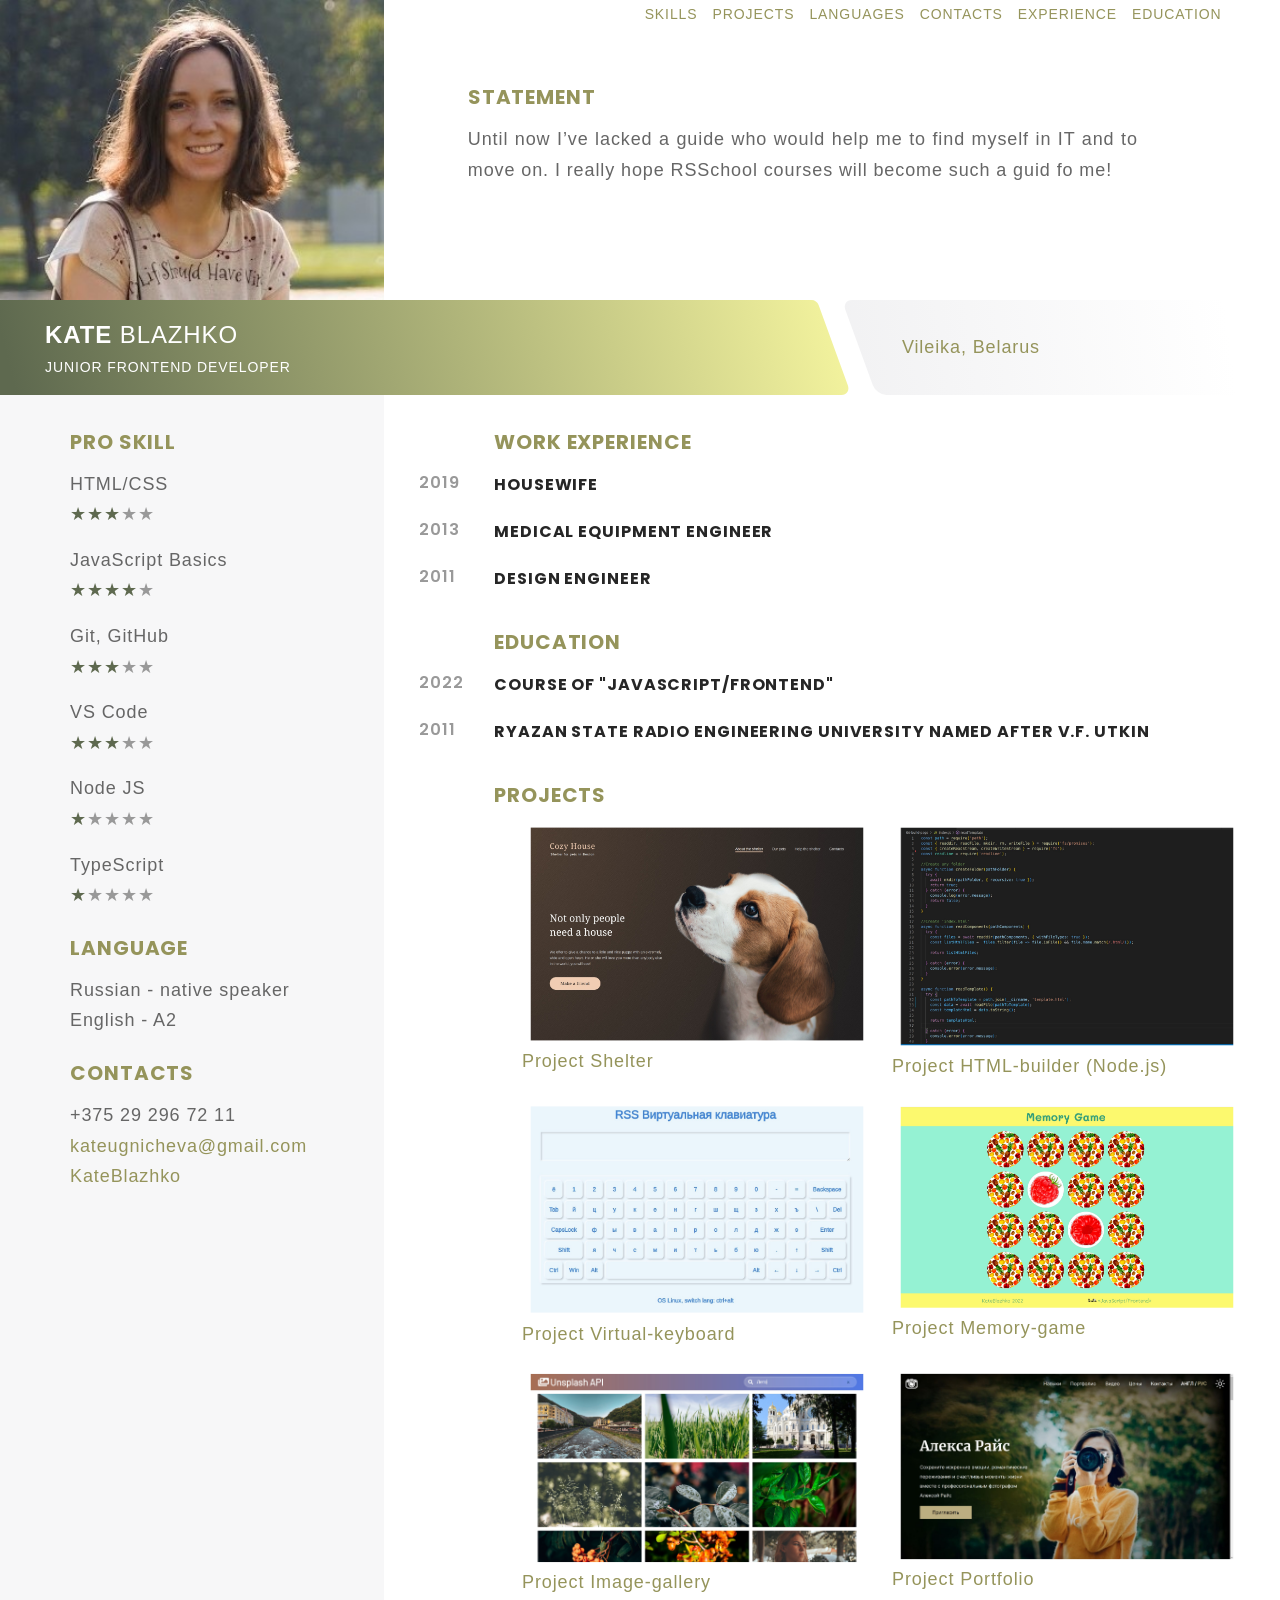
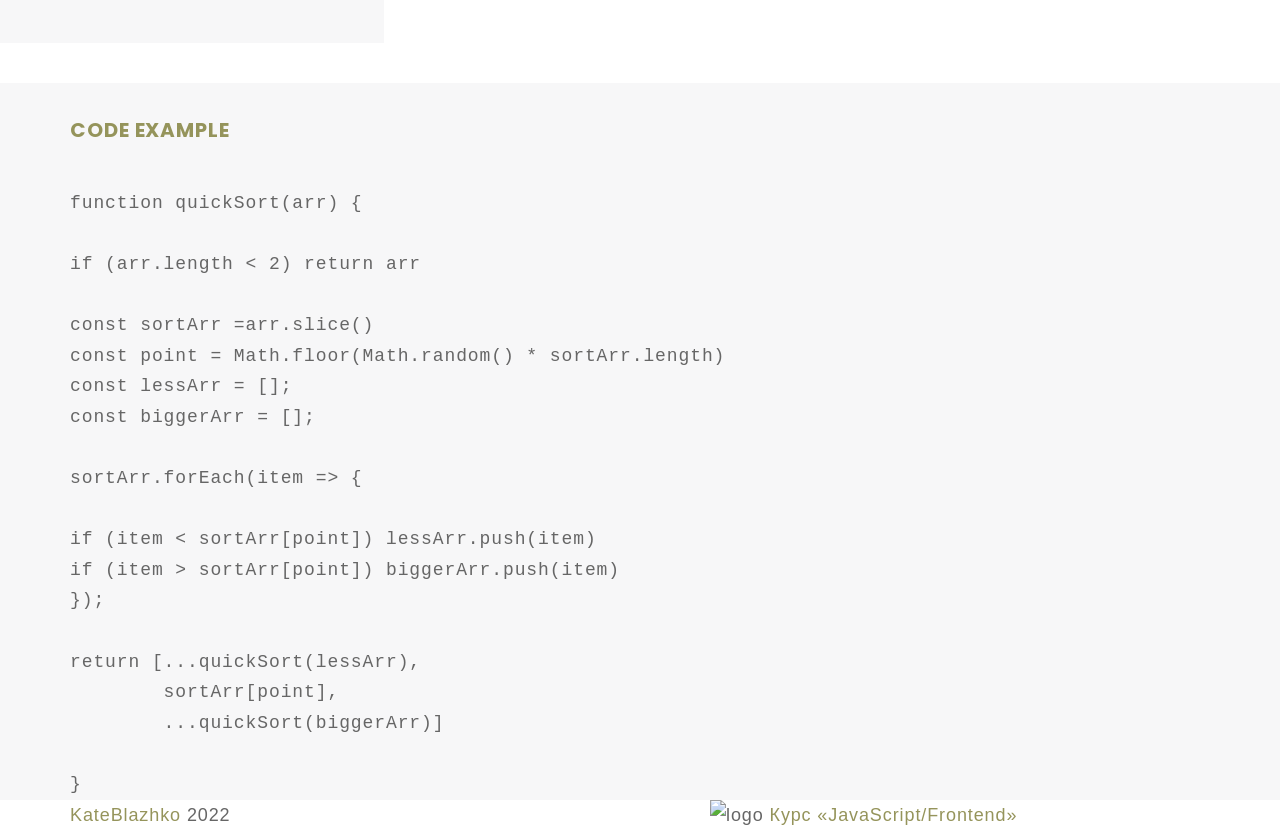
==== commit ccfbc436: "feat: add projects and adaptive" ====
--- a/index.html
+++ b/index.html
@@ -23,7 +23,6 @@
                                 <li class="nav_item"><a href="#project" class="nav_link">Projects</a></li>
                                 <li class="nav_item"><a href="#language" class="nav_link">Languages</a></li>
                                 <li class="nav_item"><a href="#contact" class="nav_link">Contacts</a></li>
-                                <li class="nav_item"><a href="#code_example" class="nav_link">My Code</a></li>
                                 <li class="nav_item"><a href="#work_experience" class="nav_link">Experience</a></li>
                                 <li class="nav_item"><a href="#education" class="nav_link">Education</a></li>
                             </ul>
@@ -70,13 +69,17 @@
                         <h2 class="tittle_section">Pro skill</h2>
                         <ul class="list_skill">
                             <li class="item_skill">HTML/CSS</li>
-                            <div class="stars"><span>★</span><span>★</span><span>★</span><span>★</span><span>★</span></div>
+                            <div class="stars html"><span>★</span><span>★</span><span>★</span><span>★</span><span>★</span></div>
                             <li class="item_skill">JavaScript Basics</li>
-                            <div class="stars"><span>★</span><span>★</span><span>★</span><span>★</span><span>★</span></div>
+                            <div class="stars js"><span>★</span><span>★</span><span>★</span><span>★</span><span>★</span></div>
                             <li class="item_skill">Git, GitHub</li>
-                            <div class="stars"><span>★</span><span>★</span><span>★</span><span>★</span><span>★</span></div>
+                            <div class="stars git"><span>★</span><span>★</span><span>★</span><span>★</span><span>★</span></div>
                             <li class="item_skill">VS Code</li>
-                            <div class="stars"><span>★</span><span>★</span><span>★</span><span>★</span><span>★</span></div>
+                            <div class="stars vscode"><span>★</span><span>★</span><span>★</span><span>★</span><span>★</span></div>
+                            <li class="item_skill">Node JS</li>
+                            <div class="stars node"><span>★</span><span>★</span><span>★</span><span>★</span><span>★</span></div>
+                            <li class="item_skill">TypeScript</Script></li>
+                            <div class="stars ts"><span>★</span><span>★</span><span>★</span><span>★</span><span>★</span></div>
                         </ul>
                     </section>
                     <section class="language" id="language">
@@ -152,24 +155,62 @@
                     <section class="project" id="project">
                         <div class="tittle_image"><i class="fas fa-project-diagram"></i></div>
                         <h2 class="tittle_section">Projects</h2>
-                        <div class="project_inner">My first project: <a class="project_link" href="https://KateBlazhko.github.io/rsschool-cv/">CV</a>
-                        </div>
-                    </section>
-                    <section class="code_example" id="code_example">
-                        <div class="tittle_image"><i class="fab fa-js"></i></div>
-                        <h2 class="tittle_section">Code example</h2>
-                        <div class="code_example_inner">
-<pre class="code"><code class="language-javascript">function isDivideBy(number, a, b) {
-    if ((number % a === 0) &amp;&amp;
-        (number % b === 0)) {
-      return true;
-    }
-    return false;
-  }</code></pre>
-                        </div>
+                        <div class="project_inner">
+                            <a class="project_link" href="https://rolling-scopes-school.github.io/kateblazhko-JSFE2022Q1//shelter/dom/">
+                                <img class="project_img" src="./assets/img/shelter.jpg" alt="Screenshort">
+                                <div>Project Shelter</div>
+                            </a>
+                            <a class="project_link" href="https://github.com/KateBlazhko/HTML-builder">
+                                <img class="project_img" src="./assets/img/html-builder.jpg" alt="Screenshort">
+                                <div>Project HTML-builder (Node.js)</div>
+                            </a>
+                            <a class="project_link" href="https://kateblazhko.github.io/virtual-keyboard/keyboard">
+                                <img class="project_img" src="./assets/img/virtual-keyboard.jpg" alt="Screenshort">
+                                <div>Project Virtual-keyboard</div>
+                            </a>
+                            <a class="project_link" href="https://rolling-scopes-school.github.io/kateblazhko-JSFEPRESCHOOL/memory-game/">
+                                <img class="project_img" src="./assets/img/memory.jpg" alt="Screenshort">
+                                <div>Project Memory-game</div>
+                            </a>
+                            <a class="project_link" href="https://kateblazhko.github.io/project-image-gallery/image-gallery/">
+                                <img class="project_img" src="./assets/img/image-gallery.jpg" alt="Screenshort">
+                                <div>Project Image-gallery</div>
+                            </a>
+                            <a class="project_link" href="https://kateblazhko.github.io/project-portfolio/portfolio/">
+                                <img class="project_img" src="./assets/img/portfolio.jpg" alt="Screenshort">
+                                <div>Project Portfolio</div>
+                            </a>                            
+                        </div>
+
                     </section>
                 </div> <!--column_two-->
             </div> <!--main_inner-->
+            <section class="code_example" id="code_example">
+                <h2 class="tittle_section">Code example</h2>
+                <div class="code_example_inner">
+                <pre class="code"><code class="js-code">
+function quickSort(arr) {
+
+if (arr.length < 2) return arr
+
+const sortArr =arr.slice()
+const point = Math.floor(Math.random() * sortArr.length)
+const lessArr = [];
+const biggerArr = [];
+
+sortArr.forEach(item => {
+
+if (item < sortArr[point]) lessArr.push(item)
+if (item > sortArr[point]) biggerArr.push(item)
+});
+
+return [...quickSort(lessArr),
+        sortArr[point],
+        ...quickSort(biggerArr)]
+
+}               </code></pre>
+                </div>
+            </section>
         </div> <!--general_container-->
     </main>
     <footer class="footer">
@@ -181,7 +222,7 @@
                 </div>
                 <div class="footer_inner_item">
                     <img class="image_logo" src="https://rs.school/images/rs_school_js.svg" alt="logo">
-                    <span><a class="course_link" href="https://rs.school/js/">Курс «JavaScript/Frontend»</a></span>
+                    <a class="course_link" href="https://rs.school/js/">Курс «JavaScript/Frontend»</a>
                 </div>
             </div>
         </div>
--- a/style.css
+++ b/style.css
@@ -61,7 +61,6 @@
 /* General container */
 .general_container {
     max-width: 1420px;
-    padding: 0 20px 0 0;
     margin: 0 auto;
 
     overflow: hidden;
@@ -94,9 +93,9 @@
 
 /* Header */
 .header_inner {
-    display: flex;
-    width: 100%;
-
+    position: relative;
+    display: flex;
+    width: 100%;
 }
 
 .introduce_image {
@@ -109,13 +108,11 @@
 }
 
 .introduce_wrap {
-    position: relative;
-
     display: flex;
     flex-direction: column;
     gap: 50px;
-    width: 70%;
-    padding-top: 20px;
+    width: 67%;
+    padding-right: 20px;
 }
 
 .nav_list {
@@ -207,6 +204,7 @@
 }
 
 .introduce_statement_content {
+    padding-bottom: 20px;
     text-align: justify;
 }
 
@@ -229,7 +227,7 @@
 
 .introduce_transform_main {
     position: relative;
-    left: -25px;
+    left: -35px;
 
     width: 70%;
     padding: 15px 80px;
@@ -264,7 +262,7 @@
 
 .introduce_transform_secondary {
     position: relative;
-    right: -20px;
+    right: -10px;
 
     align-self: stretch;
     margin-left: -20px;
@@ -304,7 +302,6 @@
 .pro_skill,
 .project,
 .language,
-.code_example,
 .contact        {
     padding: 0 0 20px 70px;
 }
@@ -320,12 +317,26 @@
 .stars span:nth-child(1),
 .stars span:nth-child(2),
 .stars span:nth-child(3) {
-    color: #5e694f
+    color: #5e694f  
 }
 
 .stars span:nth-child(4),
 .stars span:nth-child(5) {
     color: #999999
+}
+
+.js span:nth-child(4) {
+    color: #5e694f
+}
+
+.node span:nth-child(2),
+.node span:nth-child(3) {
+    color: #999999  
+}
+
+.ts span:nth-child(2),
+.ts span:nth-child(3) {
+    color: #999999  
 }
 
 /* Column two */
@@ -344,6 +355,107 @@
 	cursor: pointer;
 	z-index: 2;
     display: block;
+    margin-bottom: 5px;
+
+    font-family: 'Poppins', sans-serif;
+    font-style: normal;
+    font-size: 16px;
+    font-weight: 700;
+    line-height: 2;
+    text-transform: uppercase;
+    color: #262626;
+}
+
+.education_item label::after,
+.work_item label::after {
+    position: absolute;
+    top: 30px;
+    left: -5px;
+    z-index: 1;
+
+    display: block;
+    width: 0%;
+    height: 5px;
+
+    content: "";
+    opacity: 0;
+    background: linear-gradient(96.49deg, #5e694f 5.08%, #f2f29d 100.01%);
+
+    transition: opacity .2s linear;
+}
+
+.education_item label:hover::after,
+.work_item label:hover::after {
+    opacity: 1;
+	animation: line 4s;
+    animation-fill-mode: forwards;
+    animation-direction: normal;
+}
+
+.education_item:hover .education_year,
+.work_item:hover .work_year {
+    color: #95945b;
+}
+
+.education_item input:checked + label::after,
+.work_item input:checked + label::after {
+    opacity: 1;
+    width: 100%;
+}
+
+.education_item article,
+.work_item article {
+	height:0px;
+	overflow:hidden;
+	z-index: 1;
+}
+
+.education_item input:checked ~ article,
+.work_item input:checked ~ article {
+	height: auto;
+}
+
+
+.work_experience,
+.education        {
+    position: relative;
+
+    padding: 0 0 15px 100px;
+}
+
+.work_item,
+.education_item {
+    position: relative;
+
+    padding-bottom: 10px;
+}
+
+.tittle_image {
+    position: absolute;
+    left: 70px;
+
+    color: #5e694f;
+}
+
+.education:hover .tittle_image,
+.work_experience:hover .tittle_image,
+.project:hover .tittle_image {
+    transform: scale(1.3);
+}
+
+.work_year,
+.education_year {
+    position: absolute;
+    left: -75px;
+
+    font-family: 'Poppins', sans-serif;
+    font-style: normal;
+    font-size: 16px;
+    font-weight: 600;
+    color: #999999;
+}
+
+.education_post {
     margin-bottom: 5px;
 
     font-family: 'Poppins', sans-serif;
@@ -354,107 +466,6 @@
     color: #262626;
 }
 
-.education_item label::after,
-.work_item label::after {
-    position: absolute;
-    top: 30px;
-    left: -5px;
-    z-index: 1;
-
-    display: block;
-    width: 0%;
-    height: 5px;
-
-    content: "";
-    opacity: 0;
-    background: linear-gradient(96.49deg, #5e694f 5.08%, #f2f29d 100.01%);
-
-    transition: opacity .2s linear;
-}
-
-.education_item label:hover::after,
-.work_item label:hover::after {
-    opacity: 1;
-	animation: line 4s;
-    animation-fill-mode: forwards;
-    animation-direction: normal;
-}
-
-.education_item:hover .education_year,
-.work_item:hover .work_year {
-    color: #95945b;
-}
-
-.education_item input:checked + label::after,
-.work_item input:checked + label::after {
-    opacity: 1;
-    width: 100%;
-}
-
-.education_item article,
-.work_item article {
-	height:0px;
-	overflow:hidden;
-	z-index: 1;
-}
-
-.education_item input:checked ~ article,
-.work_item input:checked ~ article {
-	height: auto;
-}
-
-
-.work_experience,
-.education        {
-    position: relative;
-
-    padding: 0 0 15px 100px;
-}
-
-.work_item,
-.education_item {
-    position: relative;
-
-    padding-bottom: 10px;
-}
-
-.tittle_image {
-    position: absolute;
-    left: 70px;
-
-    color: #5e694f;
-}
-
-.education:hover .tittle_image,
-.work_experience:hover .tittle_image,
-.code_example:hover .tittle_image,
-.project:hover .tittle_image {
-    transform: scale(1.3);
-}
-
-.work_year,
-.education_year {
-    position: absolute;
-    left: -75px;
-
-    font-family: 'Poppins', sans-serif;
-    font-style: normal;
-    font-size: 16px;
-    font-weight: 600;
-    color: #999999;
-}
-
-.education_post {
-    margin-bottom: 5px;
-
-    font-family: 'Poppins', sans-serif;
-    font-style: normal;
-    font-size: 16px;
-    font-weight: 700;
-    text-transform: uppercase;
-    color: #262626;
-}
-
 .work_place,
 .education_place {
     margin: 10px 0;
@@ -475,21 +486,48 @@
     padding: 0 0 15px 100px;
 }
 
+.project_inner {
+    display: flex;
+    flex-wrap: wrap;
+    justify-content: center;
+    gap: 20px;
+    width: 100%;
+}
+
+.project_link {
+    flex-basis: 45%;
+
+    min-width: 350px;
+}
+
+.project_img {
+    display: block;
+    width: 100%;
+    
+    object-fit: cover;
+
+    transform: scale(0.95);
+    transition: transform 0.5s linear;
+
+}
+
+.project_img:hover {
+    transform: scale(1);
+}
+
 .code_example {
-    position: relative;
-    padding: 0 0 15px 100px;
-}
-
-.code_example_inner {
-    padding: 10px 0;
-    margin-left: -70px;
-
-    background: rgba(236, 236, 238, 0.6);
+    margin-top: 40px;
+    padding: 30px 0 0 70px;
+
+    background: rgba(236, 236, 238, 0.4);  
 }
 
 .code {
-    width: 90%;
-    margin: 0 auto;
+    margin: 0;
+}
+
+.js-code {
+    display: block;
 }
 
 /* Footer */
@@ -525,10 +563,14 @@
     max-width: 1024px;
 }
 
+.tittle_image {
+    left: 40px;
+}
+
 .nav_wrap {
     position: fixed;
     top: 0px;
-    right: -620px;
+    right: -700px;
     z-index: 4;
     overflow: auto;
 
@@ -568,10 +610,88 @@
 
 .introduce_statement {
     display: flex;
-    flex-direction: column;
     justify-content: start;
     align-self: center;
     width: 80%;
 }
 
-}
+.column_one {
+    min-width: 300px;
+}
+
+.pro_skill,
+.language,
+.contact,
+.code_example {
+    padding: 0 0 20px 30px;
+}
+
+.work_experience,
+ .education,
+ .project {
+    padding: 0 0 15px 70px;
+}
+
+.work_year, .education_year {
+    position: absolute;
+    left: -55px;
+}
+
+}
+
+@media (max-width: 768px) {
+    .header_inner {
+        flex-wrap: wrap;
+        gap: 20px;
+    }
+
+    .introduce_wrap {
+        width: 100%;
+    }
+
+    .nav_wrap {
+        width: 100%;
+    }
+
+    .main_inner {
+        flex-wrap: wrap;
+    }
+
+    .column_one {
+        display: flex;
+        justify-content: center;
+        flex-wrap: wrap ;
+        width: 100%;
+    }
+
+    .pro_skill,
+    .language,
+    .contact {
+        width: 100%;
+        padding-left: 70px;
+    }
+
+    .column_two {
+        width: 100%;
+    }
+
+    .project_inner {
+        margin-left: -35px;
+    }
+
+    .js-code {
+        overflow-y: hidden;
+        overflow-x: auto;
+        font-size: 14px;
+        line-height: 1;
+        letter-spacing: 0.01em;
+    }
+
+    .footer_inner {
+        flex-wrap: wrap;
+    }
+
+    .footer_inner_item {
+        padding-left: 30px;
+    }
+}
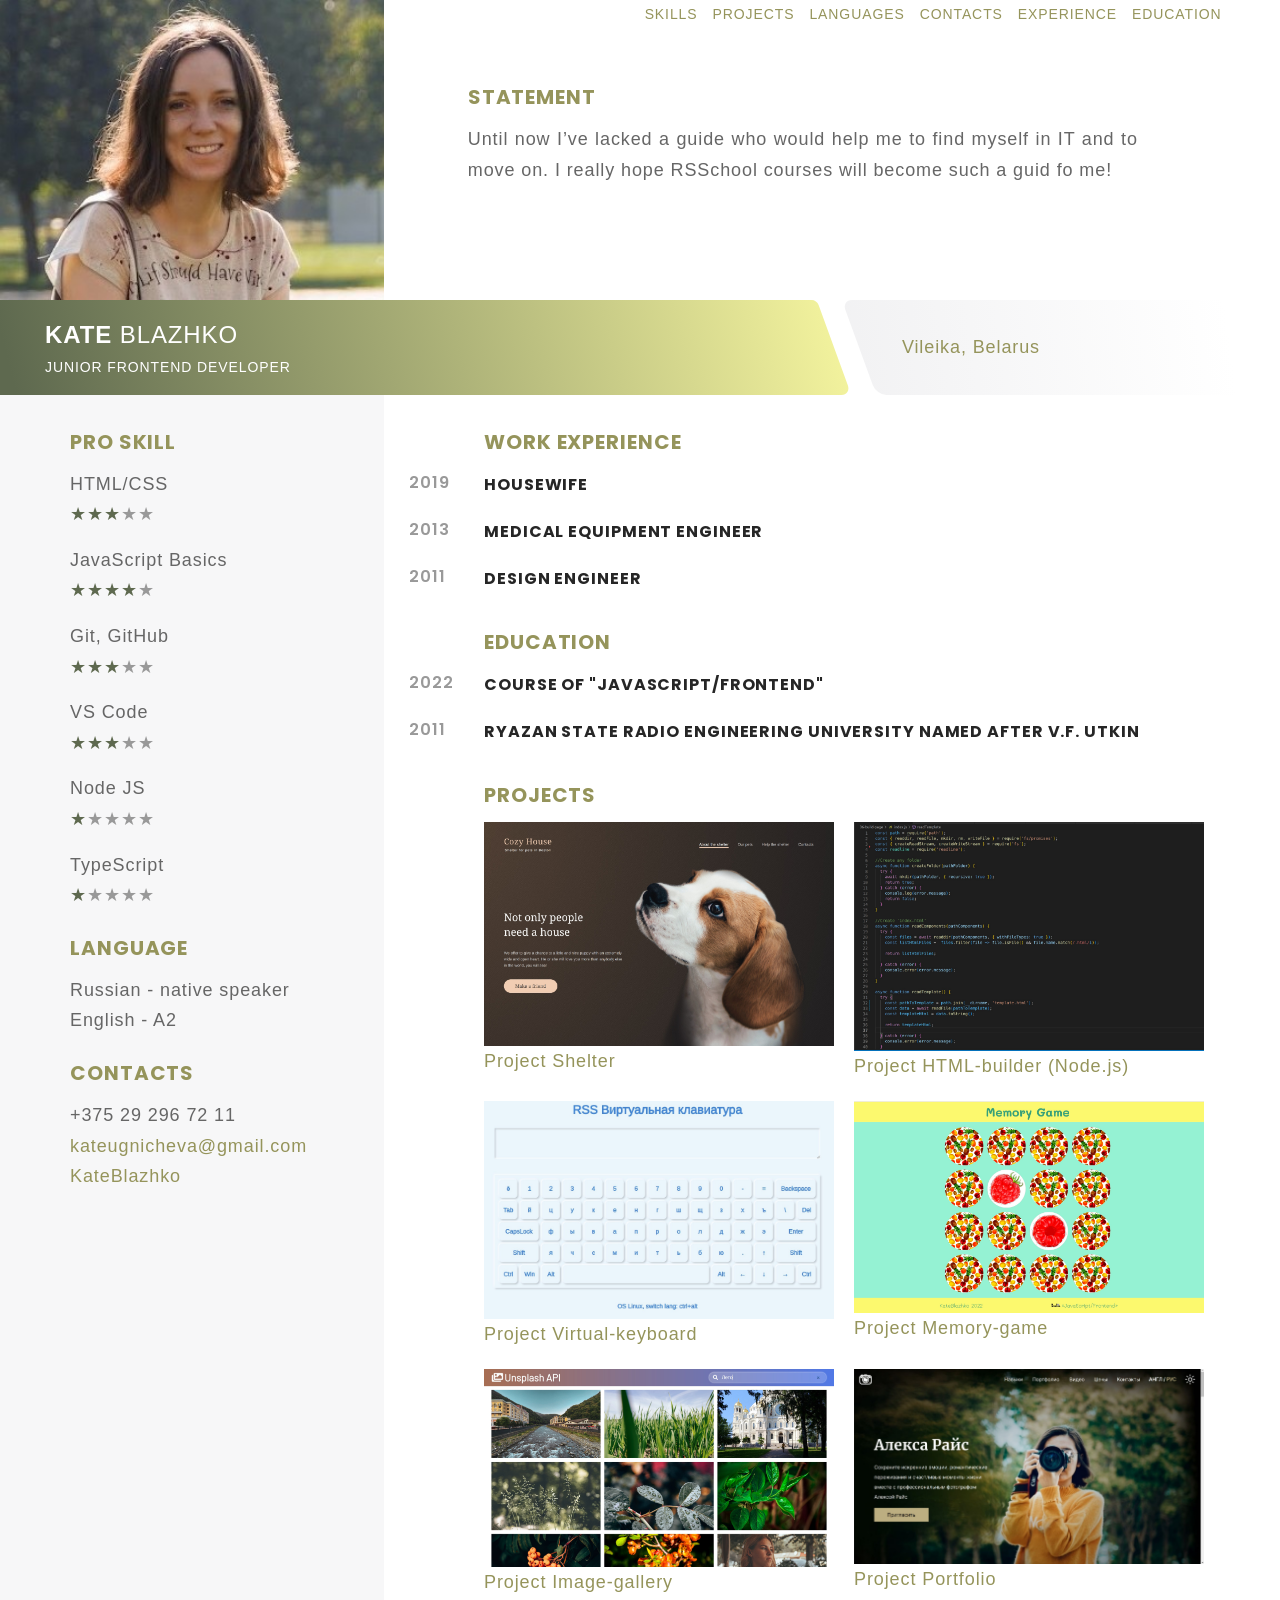
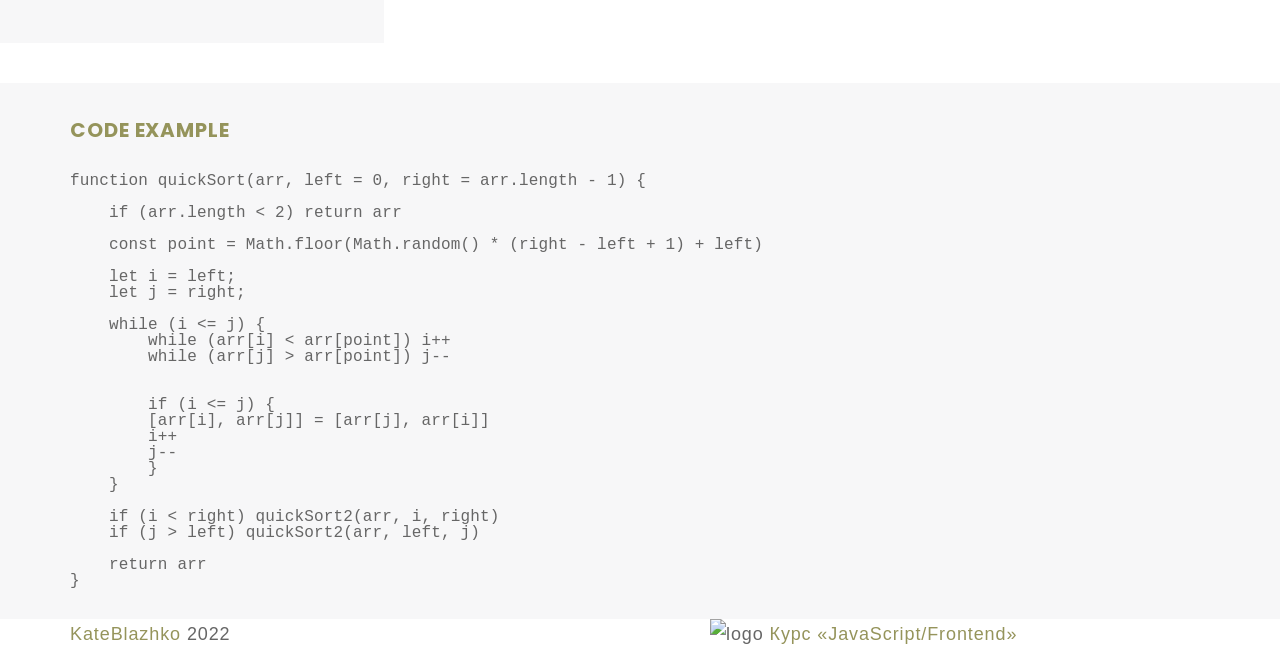
==== commit d90d5bf5: "fix: change code" ====
--- a/index.html
+++ b/index.html
@@ -189,25 +189,31 @@
                 <h2 class="tittle_section">Code example</h2>
                 <div class="code_example_inner">
                 <pre class="code"><code class="js-code">
-function quickSort(arr) {
-
-if (arr.length < 2) return arr
-
-const sortArr =arr.slice()
-const point = Math.floor(Math.random() * sortArr.length)
-const lessArr = [];
-const biggerArr = [];
-
-sortArr.forEach(item => {
-
-if (item < sortArr[point]) lessArr.push(item)
-if (item > sortArr[point]) biggerArr.push(item)
-});
-
-return [...quickSort(lessArr),
-        sortArr[point],
-        ...quickSort(biggerArr)]
-
+function quickSort(arr, left = 0, right = arr.length - 1) {
+
+    if (arr.length < 2) return arr
+
+    const point = Math.floor(Math.random() * (right - left + 1) + left)
+
+    let i = left;
+    let j = right;
+
+    while (i <= j) {
+        while (arr[i] < arr[point]) i++
+        while (arr[j] > arr[point]) j--
+
+
+        if (i <= j) {
+        [arr[i], arr[j]] = [arr[j], arr[i]]
+        i++
+        j--
+        }
+    }
+
+    if (i < right) quickSort2(arr, i, right)
+    if (j > left) quickSort2(arr, left, j)
+
+    return arr
 }               </code></pre>
                 </div>
             </section>
--- a/style.css
+++ b/style.css
@@ -342,7 +342,7 @@
 /* Column two */
 .column_two {
     width: 70%;
-    padding: 30px 10px;
+    padding: 30px 20px 30px 0;
 }
 
 .education_item input,
@@ -489,7 +489,7 @@
 .project_inner {
     display: flex;
     flex-wrap: wrap;
-    justify-content: center;
+    justify-content: start;
     gap: 20px;
     width: 100%;
 }
@@ -506,18 +506,18 @@
     
     object-fit: cover;
 
-    transform: scale(0.95);
+    transform: scale(1);
     transition: transform 0.5s linear;
 
 }
 
 .project_img:hover {
-    transform: scale(1);
+    transform: scale(1.03);
 }
 
 .code_example {
     margin-top: 40px;
-    padding: 30px 0 0 70px;
+    padding: 30px 0 30px 70px;
 
     background: rgba(236, 236, 238, 0.4);  
 }
@@ -528,6 +528,10 @@
 
 .js-code {
     display: block;
+
+    font-size: 16px;
+    line-height: 1;
+    letter-spacing: 0.01em;
 }
 
 /* Footer */
@@ -570,7 +574,7 @@
 .nav_wrap {
     position: fixed;
     top: 0px;
-    right: -700px;
+    right: calc(-1 * (100% - 330px));
     z-index: 4;
     overflow: auto;
 
@@ -650,6 +654,8 @@
     }
 
     .nav_wrap {
+        right: -100%;
+
         width: 100%;
     }
 
@@ -662,6 +668,7 @@
         justify-content: center;
         flex-wrap: wrap ;
         width: 100%;
+        margin-top: 20px;
     }
 
     .pro_skill,
@@ -675,16 +682,16 @@
         width: 100%;
     }
 
-    .project_inner {
-        margin-left: -35px;
+    .project_link {
+        flex-basis: 45%;
+    
+        min-width: 280px;
     }
 
     .js-code {
         overflow-y: hidden;
         overflow-x: auto;
         font-size: 14px;
-        line-height: 1;
-        letter-spacing: 0.01em;
     }
 
     .footer_inner {
@@ -695,3 +702,14 @@
         padding-left: 30px;
     }
 }
+
+@media (max-width: 480px) {
+
+    .project_inner {
+        width: 85%;
+    }
+    
+    .project_link {
+        min-width: fit-content;
+    }
+}
